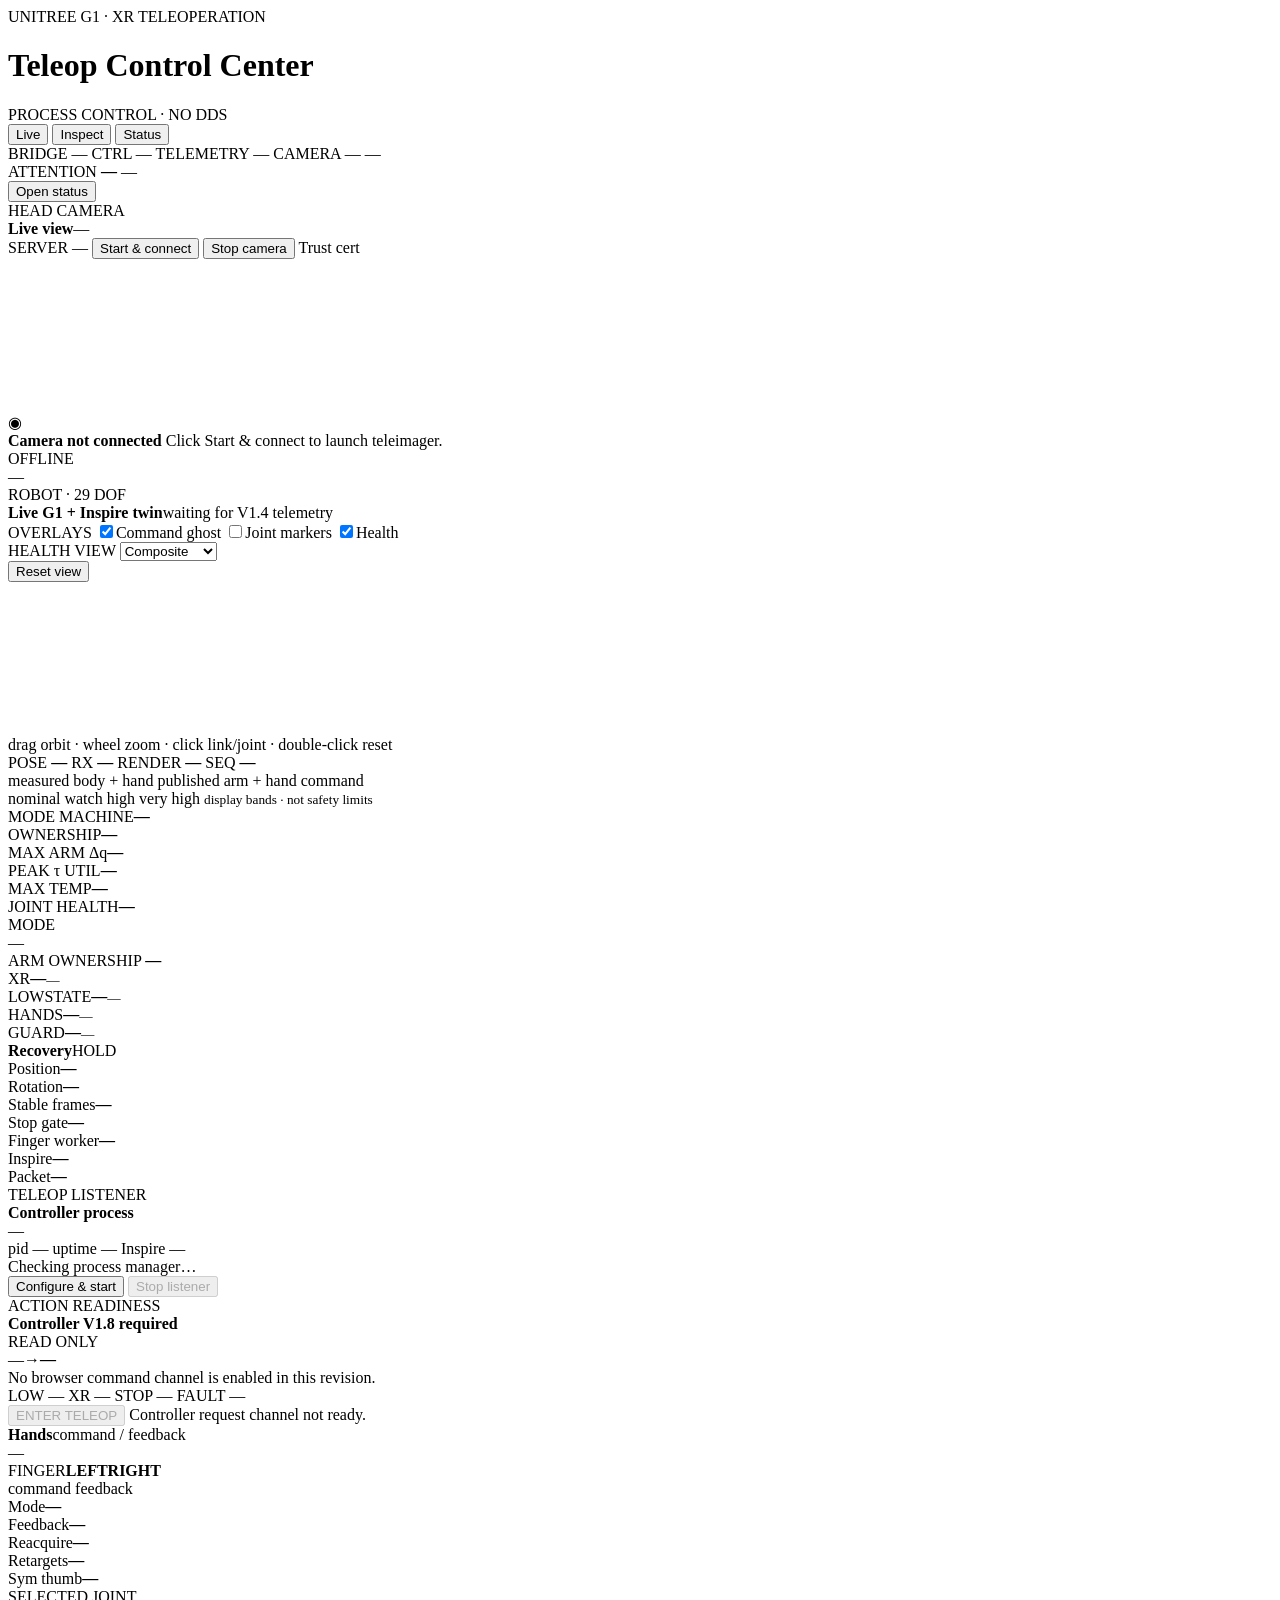
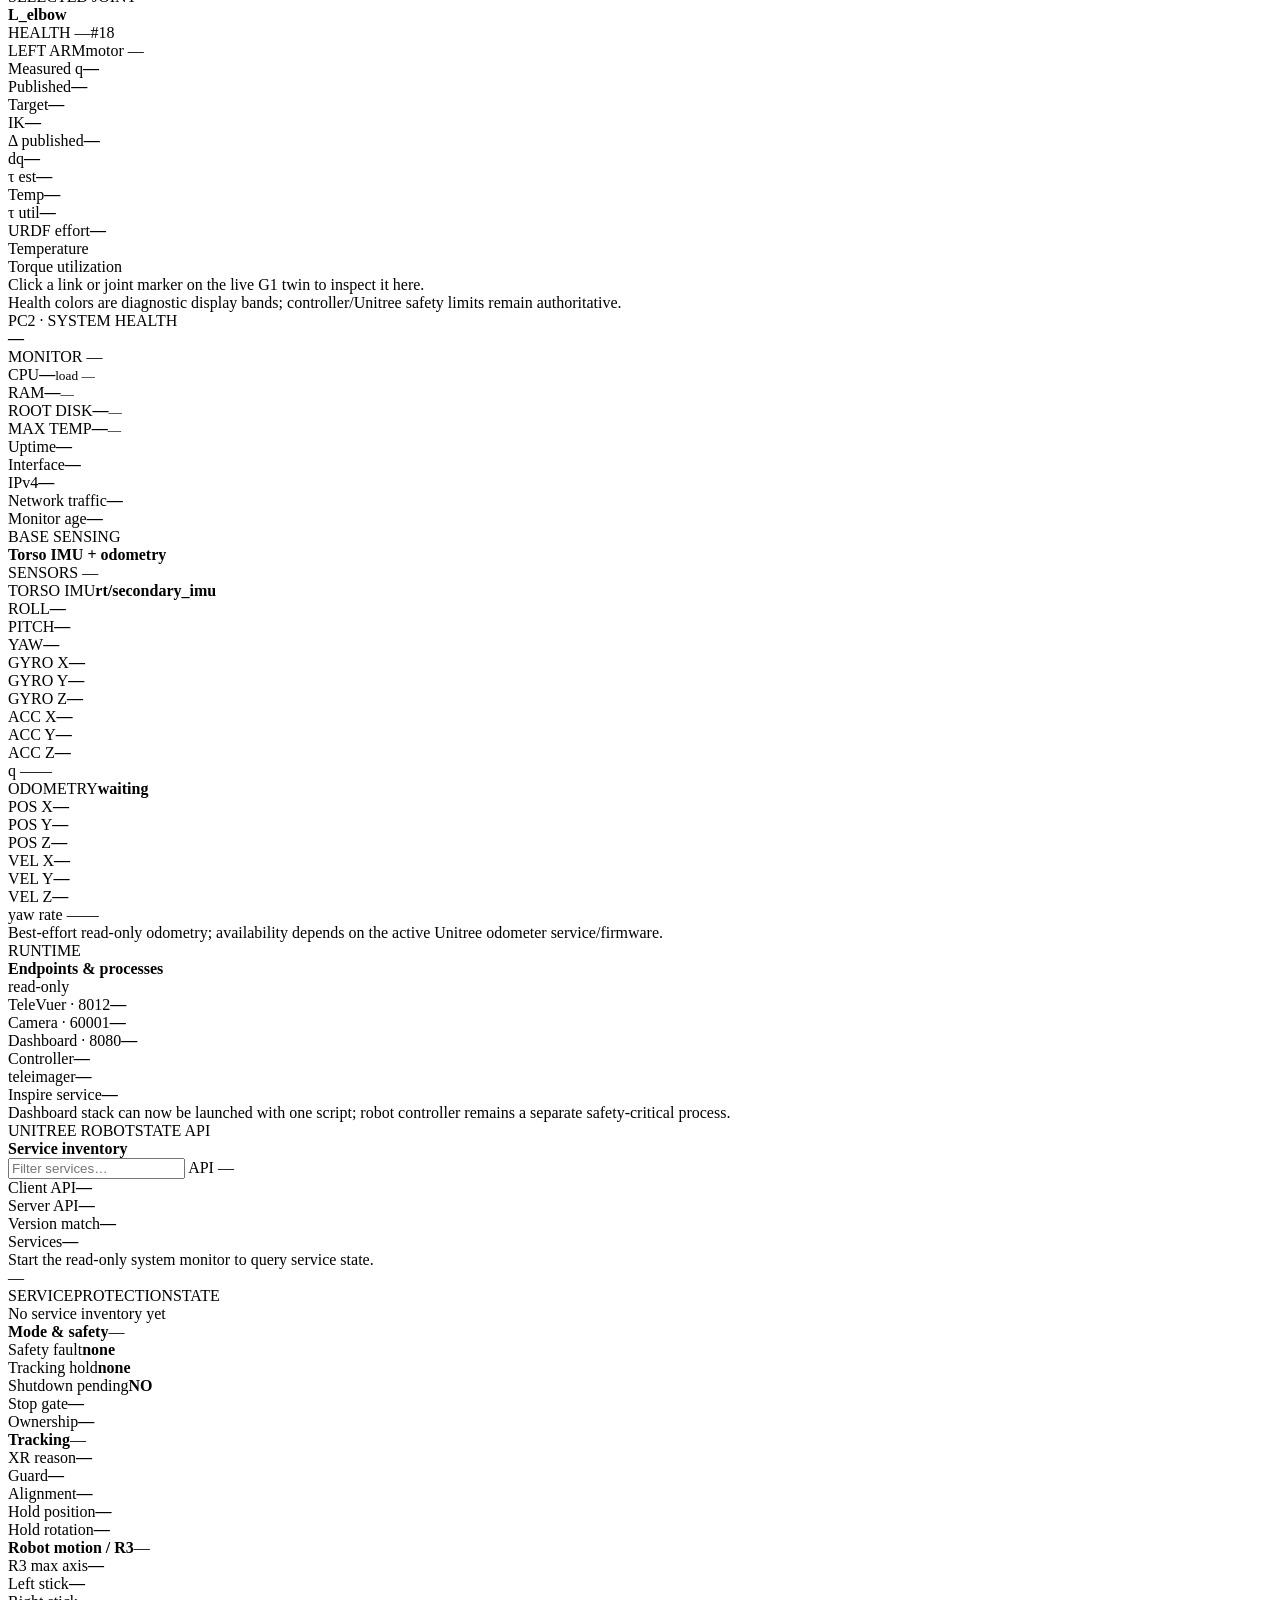
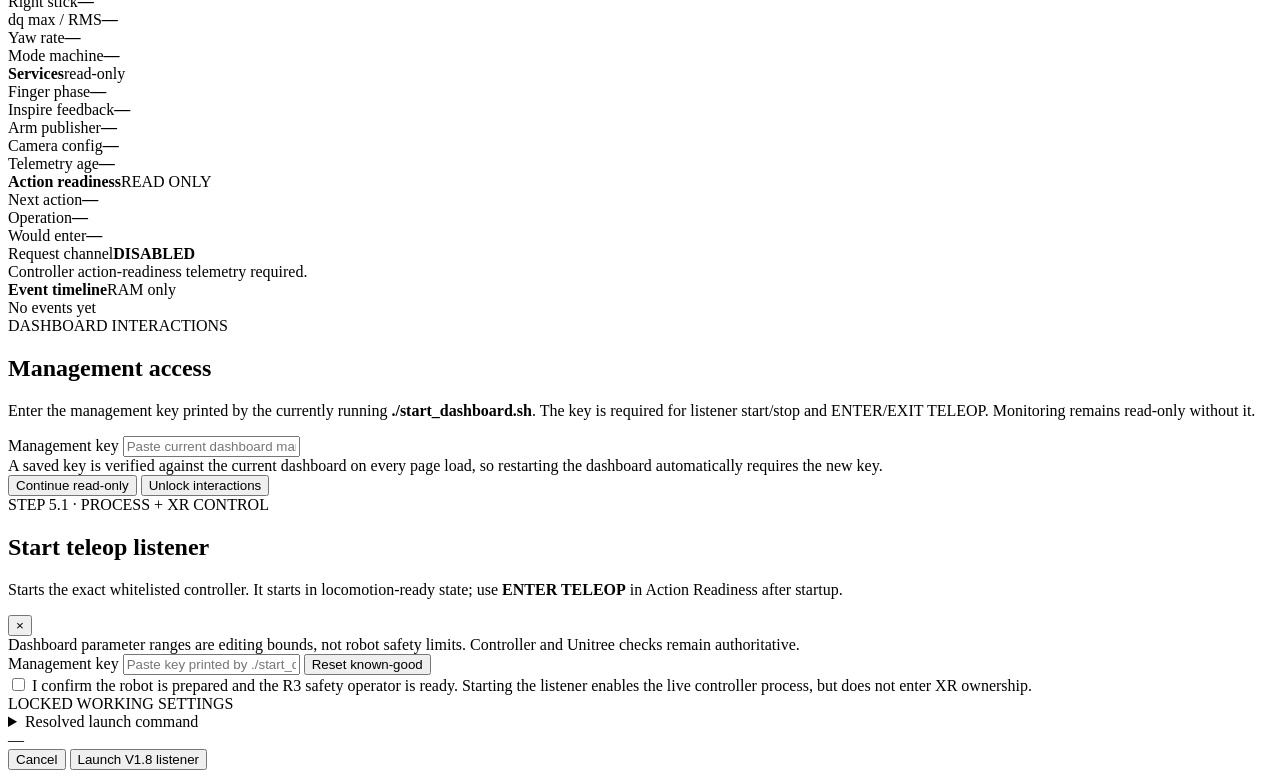
==== dashboard/g1_dashboard_step4_8_inspire_hand_twin_v1_2/static/index.html @ 6785e943 "feat(dashboard): add Inspire lifecycle and camera controls Known issue: dashboard-managed teleimager" ====
<!doctype html>
<html lang="en">
<head>
  <meta charset="utf-8" />
  <meta name="viewport" content="width=device-width, initial-scale=1" />
  <title>G1 Teleop Control Center</title>
  <link rel="icon" href="data:," />
  <link rel="stylesheet" href="/static/styles.css?v=step5-1-deps1" />
</head>
<body>
  <header class="topbar">
    <div class="brand">
      <div class="eyebrow">UNITREE G1 · XR TELEOPERATION</div>
      <div class="title-row">
        <h1>Teleop Control Center</h1>
        <span class="readonly process-control-label">PROCESS CONTROL · NO DDS</span>
      </div>
    </div>

    <nav class="tabs" aria-label="Dashboard sections">
      <button class="tab active" data-view="live">Live</button>
      <button class="tab" data-view="inspect">Inspect</button>
      <button class="tab" data-view="status">Status</button>
    </nav>

    <div class="header-status">
      <span id="bridgeChip" class="chip">BRIDGE —</span>
      <span id="controllerProcessChip" class="chip">CTRL —</span>
      <span id="telemetryChip" class="chip">TELEMETRY —</span>
      <span id="cameraChip" class="chip">CAMERA —</span>
      <span id="versionText" class="version">—</span>
    </div>
  </header>

  <section id="faultBanner" class="fault-banner hidden" role="status">
    <div>
      <span id="faultKind" class="fault-kind">ATTENTION</span>
      <strong id="faultTitle">—</strong>
      <span id="faultText">—</span>
    </div>
    <button id="faultDetailsBtn" class="ghost-btn">Open status</button>
  </section>

  <main class="app-shell">
    <!-- COMBINED LIVE / OPERATOR VIEW -->
    <section id="view-live" class="view active">
      <div class="combined-live-grid">
        <section class="panel camera-panel">
          <div class="panel-head compact-head">
            <div>
              <div class="panel-kicker">HEAD CAMERA</div>
              <div class="panel-title-line"><strong>Live view</strong><span id="cameraMeta" class="dim">—</span></div>
            </div>
            <div class="camera-actions">
              <span id="cameraProcessState" class="camera-process-state">SERVER —</span>
              <button id="cameraConnectBtn" class="primary-btn">Start &amp; connect</button>
              <button id="cameraStopBtn" class="ghost-btn hidden">Stop camera</button>
              <a id="cameraTrustLink" class="ghost-link" target="_blank" rel="noreferrer">Trust cert</a>
            </div>
          </div>

          <div class="camera-stage">
            <video id="cameraVideo" autoplay playsinline muted></video>
            <div id="cameraOverlay" class="camera-overlay">
              <div class="camera-overlay-icon">◉</div>
              <strong id="cameraOverlayTitle">Camera not connected</strong>
              <span id="cameraOverlayText">Click Start & connect to launch teleimager.</span>
            </div>
            <div class="camera-hud top-left">
              <span id="cameraStateDot" class="dot"></span>
              <span id="cameraStateText">OFFLINE</span>
            </div>
            <div class="camera-hud bottom-left" id="cameraHudInfo">—</div>
          </div>
        </section>

        <section class="panel twin-panel">
          <div class="panel-head twin-head">
            <div class="twin-title-block">
              <div class="panel-kicker">ROBOT · 29 DOF</div>
              <div class="panel-title-line"><strong>Live G1 + Inspire twin</strong><span id="robotModelStatus" class="dim">waiting for V1.4 telemetry</span></div>
            </div>
          </div>
          <div class="twin-controlbar" aria-label="Robot twin display controls">
            <div class="twin-control-group">
              <span class="twin-control-label">OVERLAYS</span>
              <label class="toggle"><input id="ghostToggle" type="checkbox" checked><span>Command ghost</span></label>
              <label class="toggle" title="Show the 29 kinematic joint centers on top of the G1 mesh"><input id="jointToggle" type="checkbox"><span>Joint markers</span></label>
              <label class="toggle health-toggle"><input id="healthToggle" type="checkbox" checked><span>Health</span></label>
            </div>
            <div class="twin-control-group health-control-group">
              <span class="twin-control-label">HEALTH VIEW</span>
              <select id="healthModeSelect" class="health-mode-select" aria-label="Joint health overlay mode">
                <option value="composite">Composite</option>
                <option value="temperature">Temperature</option>
                <option value="torque">Torque</option>
              </select>
            </div>
            <button id="twinResetBtn" class="ghost-btn twin-reset-btn">Reset view</button>
          </div>
          <div class="twin-stage">
            <canvas id="robotTwinCanvas" aria-label="Live Unitree G1 with Inspire RH56DFX hand digital twin"></canvas>
            <div class="twin-hud top-left">drag orbit · wheel zoom · click link/joint · double-click reset</div>
            <div class="twin-hud top-right twin-perf">
              <span>POSE <strong id="poseAgeStat">—</strong></span>
              <span>RX <strong id="poseRxStat">—</strong></span>
              <span>RENDER <strong id="poseFpsStat">—</strong></span>
              <span>SEQ <strong id="poseSeqStat">—</strong></span>
            </div>
            <div class="twin-legend bottom-left">
              <span><i class="legend-line measured"></i>measured body + hand</span>
              <span><i class="legend-line ghost"></i>published arm + hand command</span>
            </div>
            <div id="healthLegend" class="twin-health-legend bottom-right">
              <span><i class="health-dot h0"></i>nominal</span>
              <span><i class="health-dot h1"></i>watch</span>
              <span><i class="health-dot h2"></i>high</span>
              <span><i class="health-dot h3"></i>very high</span>
              <small>display bands · not safety limits</small>
            </div>
          </div>
          <div class="robot-mini-grid twin-stats">
            <div><span>MODE MACHINE</span><strong id="robotModeMachine">—</strong></div>
            <div><span>OWNERSHIP</span><strong id="robotWeight">—</strong></div>
            <div><span>MAX ARM Δq</span><strong id="robotMaxError">—</strong></div>
            <div><span>PEAK τ UTIL</span><strong id="robotPeakTorque">—</strong></div>
            <div><span>MAX TEMP</span><strong id="robotMaxTemp">—</strong></div>
            <div><span>JOINT HEALTH</span><strong id="robotHealthSummary">—</strong></div>
          </div>
        </section>

        <aside class="operator-rail combined-rail">
          <section class="hero-state panel">
            <div class="hero-top">
              <div>
                <div class="panel-kicker">MODE</div>
                <div id="modeValue" class="mode-value">—</div>
              </div>
              <div class="ownership-box">
                <span>ARM OWNERSHIP</span>
                <strong id="ownershipValue">—</strong>
              </div>
            </div>
            <div class="progress ownership"><div id="ownershipBar" class="progress-fill"></div></div>
          </section>

          <section class="panel health-panel">
            <div class="mini-health-grid">
              <div class="health-item"><span>XR</span><strong id="xrValue">—</strong><small id="xrReason">—</small></div>
              <div class="health-item"><span>LOWSTATE</span><strong id="lowstateValue">—</strong><small id="lowstateAge">—</small></div>
              <div class="health-item"><span>HANDS</span><strong id="handsValue">—</strong><small id="handsReason">—</small></div>
              <div class="health-item"><span>GUARD</span><strong id="guardValue">—</strong><small id="guardReason">—</small></div>
            </div>
          </section>

          <section id="recoveryPanel" class="panel recovery-panel hidden">
            <div class="panel-head"><strong>Recovery</strong><span id="recoveryState" class="chip warn">HOLD</span></div>
            <div class="recovery-row"><span>Position</span><strong id="holdPosition">—</strong></div>
            <div class="recovery-row"><span>Rotation</span><strong id="holdRotation">—</strong></div>
            <div class="recovery-row"><span>Stable frames</span><strong id="resumeFrames">—</strong></div>
            <div class="progress"><div id="resumeBar" class="progress-fill"></div></div>
          </section>

          <section class="panel quick-panel">
            <div class="quick-grid">
              <div><span>Stop gate</span><strong id="stopGate">—</strong></div>
              <div><span>Finger worker</span><strong id="fingerPhase">—</strong></div>
              <div><span>Inspire</span><strong id="fingerFeedback">—</strong></div>
              <div><span>Packet</span><strong id="packetAge">—</strong></div>
            </div>
          </section>

          <section class="panel controller-process-panel">
            <div class="panel-head controller-process-head">
              <div><div class="panel-kicker">TELEOP LISTENER</div><strong id="controllerProcessTitle">Controller process</strong></div>
              <span id="controllerProcessState" class="chip">—</span>
            </div>
            <div class="controller-process-meta">
              <span id="controllerProcessPid">pid —</span>
              <span id="controllerProcessUptime">uptime —</span>
              <span id="controllerInspireState">Inspire —</span>
            </div>
            <div id="controllerProcessDetail" class="controller-process-detail">Checking process manager…</div>
            <div class="controller-process-actions">
              <button id="controllerConfigureBtn" class="primary-btn">Configure &amp; start</button>
              <button id="controllerStopBtn" class="danger-btn" disabled>Stop listener</button>
            </div>
          </section>

          <section class="panel action-readiness-panel">
            <div class="panel-head action-readiness-head">
              <div><div class="panel-kicker">ACTION READINESS</div><strong id="actionLabel">Controller V1.8 required</strong></div>
              <span id="actionReadinessChip" class="chip">READ ONLY</span>
            </div>
            <div class="action-route"><span id="actionOperation">—</span><b>→</b><strong id="actionNextState">—</strong></div>
            <div id="actionReason" class="action-reason">No browser command channel is enabled in this revision.</div>
            <div class="action-condition-strip">
              <span id="actionCondLowstate">LOW —</span>
              <span id="actionCondXr">XR —</span>
              <span id="actionCondStop">STOP —</span>
              <span id="actionCondFault">FAULT —</span>
            </div>
            <div class="xr-action-row">
              <button id="xrActionBtn" class="primary-btn xr-action-btn" disabled>ENTER TELEOP</button>
              <span id="xrActionResult" class="xr-action-result">Controller request channel not ready.</span>
            </div>
          </section>

          <section class="panel hand-panel twin-hands rail-hand-panel">
            <div class="panel-head hand-panel-head">
              <div><strong>Hands</strong><span class="hand-subtitle">command / feedback</span></div>
              <span id="handTrackingSummary" class="chip hand-track-chip">—</span>
            </div>
            <div class="hand-matrix" aria-label="Inspire hand command and feedback">
              <div class="hand-matrix-head"><span>FINGER</span><strong>LEFT</strong><strong>RIGHT</strong></div>
              <div id="handMatrixBody" class="hand-matrix-body"></div>
            </div>
            <div class="hand-legend"><span><i class="hand-legend-fill"></i> command</span><span><i class="hand-legend-marker"></i> feedback</span></div>
            <div class="quick-grid hand-meta">
              <div><span>Mode</span><strong id="handModeDetail">—</strong></div>
              <div><span>Feedback</span><strong id="handFeedbackDetail">—</strong></div>
              <div><span>Reacquire</span><strong id="handReacquire">—</strong></div>
              <div><span>Retargets</span><strong id="handRetargets">—</strong></div>
              <div class="hand-meta-wide"><span>Sym thumb</span><strong id="thumbStatus">—</strong></div>
            </div>
          </section>

          <section class="panel joint-inspector rail-joint-inspector">
            <div class="panel-head">
              <div><div class="panel-kicker">SELECTED JOINT</div><strong id="selectedJointName">L_elbow</strong></div>
              <div class="joint-head-chips"><span id="selectedHealthChip" class="chip">HEALTH —</span><span id="selectedJointIndex" class="chip">#18</span></div>
            </div>
            <div class="joint-group-line"><span id="selectedJointGroup">LEFT ARM</span><span id="selectedMotorState">motor —</span></div>
            <div class="joint-primary">
              <span>Measured q</span><strong id="selectedMeasuredQ">—</strong>
            </div>
            <div class="joint-kv-grid">
              <div><span>Published</span><strong id="selectedPublishedQ">—</strong></div>
              <div><span>Target</span><strong id="selectedTargetQ">—</strong></div>
              <div><span>IK</span><strong id="selectedIkQ">—</strong></div>
              <div><span>Δ published</span><strong id="selectedErrorQ">—</strong></div>
              <div><span>dq</span><strong id="selectedDq">—</strong></div>
              <div><span>τ est</span><strong id="selectedTau">—</strong></div>
              <div><span>Temp</span><strong id="selectedTemp">—</strong></div>
              <div><span>τ util</span><strong id="selectedTorqueUtil">—</strong></div>
              <div><span>URDF effort</span><strong id="selectedEffortLimit">—</strong></div>
            </div>
            <div class="joint-health-bars">
              <div><span>Temperature</span><div class="health-bar"><i id="selectedTempBar"></i></div></div>
              <div><span>Torque utilization</span><div class="health-bar"><i id="selectedTorqueBar"></i></div></div>
            </div>
            <div class="joint-note" id="selectedJointNote">Click a link or joint marker on the live G1 twin to inspect it here.</div>
            <div class="joint-health-disclaimer">Health colors are diagnostic display bands; controller/Unitree safety limits remain authoritative.</div>
          </section>
        </aside>
      </div>
    </section>

    <!-- INSPECT VIEW: deeper read-only robot/system diagnostics -->
    <section id="view-inspect" class="view">
      <div class="inspect-health-grid inspect-v45">
        <section class="panel system-health-card">
          <div class="panel-head">
            <div><div class="panel-kicker">PC2 · SYSTEM HEALTH</div><strong id="systemHostname">—</strong></div>
            <span id="systemMonitorChip" class="chip">MONITOR —</span>
          </div>
          <div class="metric-tiles">
            <div><span>CPU</span><strong id="systemCpu">—</strong><small id="systemLoad">load —</small></div>
            <div><span>RAM</span><strong id="systemRam">—</strong><small id="systemRamDetail">—</small></div>
            <div><span>ROOT DISK</span><strong id="systemDisk">—</strong><small id="systemDiskDetail">—</small></div>
            <div><span>MAX TEMP</span><strong id="systemTemp">—</strong><small id="systemTempZone">—</small></div>
          </div>
          <div class="kv-list compact-kv system-kv">
            <div><span>Uptime</span><strong id="systemUptime">—</strong></div>
            <div><span>Interface</span><strong id="systemInterface">—</strong></div>
            <div><span>IPv4</span><strong id="systemIpv4">—</strong></div>
            <div><span>Network traffic</span><strong id="systemTraffic">—</strong></div>
            <div><span>Monitor age</span><strong id="systemAge">—</strong></div>
          </div>
        </section>

        <section class="panel base-sensing-card">
          <div class="panel-head">
            <div><div class="panel-kicker">BASE SENSING</div><strong>Torso IMU + odometry</strong></div>
            <span id="baseSensorChip" class="chip">SENSORS —</span>
          </div>

          <div class="sensor-split">
            <div class="sensor-block">
              <div class="sensor-block-head"><span>TORSO IMU</span><strong id="imuTopic">rt/secondary_imu</strong></div>
              <div class="attitude-grid">
                <div><span>ROLL</span><strong id="imuRoll">—</strong></div>
                <div><span>PITCH</span><strong id="imuPitch">—</strong></div>
                <div><span>YAW</span><strong id="imuYaw">—</strong></div>
              </div>
              <div class="sensor-vector-grid">
                <div><span>GYRO X</span><strong id="imuGyroX">—</strong></div>
                <div><span>GYRO Y</span><strong id="imuGyroY">—</strong></div>
                <div><span>GYRO Z</span><strong id="imuGyroZ">—</strong></div>
                <div><span>ACC X</span><strong id="imuAccelX">—</strong></div>
                <div><span>ACC Y</span><strong id="imuAccelY">—</strong></div>
                <div><span>ACC Z</span><strong id="imuAccelZ">—</strong></div>
              </div>
              <div class="sensor-foot"><span id="imuQuaternion">q —</span><span id="imuMeta">—</span></div>
            </div>

            <div class="sensor-block odom-block">
              <div class="sensor-block-head"><span>ODOMETRY</span><strong id="odomTopic">waiting</strong></div>
              <div class="sensor-vector-grid odom-values">
                <div><span>POS X</span><strong id="odomPosX">—</strong></div>
                <div><span>POS Y</span><strong id="odomPosY">—</strong></div>
                <div><span>POS Z</span><strong id="odomPosZ">—</strong></div>
                <div><span>VEL X</span><strong id="odomVelX">—</strong></div>
                <div><span>VEL Y</span><strong id="odomVelY">—</strong></div>
                <div><span>VEL Z</span><strong id="odomVelZ">—</strong></div>
              </div>
              <div class="sensor-foot"><span id="odomYawRate">yaw rate —</span><span id="odomMeta">—</span></div>
              <div id="odomNote" class="sensor-note">Best-effort read-only odometry; availability depends on the active Unitree odometer service/firmware.</div>
            </div>
          </div>
        </section>

        <section class="panel runtime-card">
          <div class="panel-head"><div><div class="panel-kicker">RUNTIME</div><strong>Endpoints & processes</strong></div><span class="dim">read-only</span></div>
          <div class="endpoint-grid">
            <div><span>TeleVuer · 8012</span><strong id="endpointTelevuer">—</strong></div>
            <div><span>Camera · 60001</span><strong id="endpointCamera">—</strong></div>
            <div><span>Dashboard · 8080</span><strong id="endpointDashboard">—</strong></div>
            <div><span>Controller</span><strong id="processController">—</strong></div>
            <div><span>teleimager</span><strong id="processTeleimager">—</strong></div>
            <div><span>Inspire service</span><strong id="processInspire">—</strong></div>
          </div>
          <div class="runtime-note">Dashboard stack can now be launched with one script; robot controller remains a separate safety-critical process.</div>
        </section>

        <section class="panel unitree-services-card service-inventory-wide">
          <div class="panel-head service-head">
            <div><div class="panel-kicker">UNITREE ROBOTSTATE API</div><strong>Service inventory</strong></div>
            <div class="service-head-actions">
              <input id="serviceFilter" class="service-filter" type="search" placeholder="Filter services…" autocomplete="off" />
              <span id="robotStateChip" class="chip">API —</span>
            </div>
          </div>
          <div class="robotstate-summary">
            <div><span>Client API</span><strong id="robotStateClientVersion">—</strong></div>
            <div><span>Server API</span><strong id="robotStateServerVersion">—</strong></div>
            <div><span>Version match</span><strong id="robotStateVersionMatch">—</strong></div>
            <div><span>Services</span><strong id="robotStateServiceCount">—</strong></div>
          </div>
          <div class="service-status-row">
            <div id="robotStateError" class="diagnostic-note">Start the read-only system monitor to query service state.</div>
            <div id="robotServiceCounts" class="service-counts">—</div>
          </div>
          <div class="service-table">
            <div class="service-row service-header"><span>SERVICE</span><span>PROTECTION</span><span>STATE</span></div>
            <div id="robotServiceList" class="service-list"><div class="empty">No service inventory yet</div></div>
          </div>
        </section>
      </div>
    </section>

    <!-- STATUS VIEW -->
    <section id="view-status" class="view">
      <div class="status-grid">
        <section class="panel status-card">
          <div class="panel-head"><strong>Mode & safety</strong><span id="statusModeChip" class="chip">—</span></div>
          <div class="kv-list">
            <div><span>Safety fault</span><strong id="safetyFault">none</strong></div>
            <div><span>Tracking hold</span><strong id="trackingHoldReason">none</strong></div>
            <div><span>Shutdown pending</span><strong id="shutdownPending">NO</strong></div>
            <div><span>Stop gate</span><strong id="statusStopGate">—</strong></div>
            <div><span>Ownership</span><strong id="statusOwnership">—</strong></div>
          </div>
        </section>

        <section class="panel status-card">
          <div class="panel-head"><strong>Tracking</strong><span id="statusXrChip" class="chip">—</span></div>
          <div class="kv-list">
            <div><span>XR reason</span><strong id="statusXrReason">—</strong></div>
            <div><span>Guard</span><strong id="statusGuard">—</strong></div>
            <div><span>Alignment</span><strong id="alignmentFrames">—</strong></div>
            <div><span>Hold position</span><strong id="statusHoldPosition">—</strong></div>
            <div><span>Hold rotation</span><strong id="statusHoldRotation">—</strong></div>
          </div>
        </section>

        <section class="panel status-card">
          <div class="panel-head"><strong>Robot motion / R3</strong><span id="statusLowstateChip" class="chip">—</span></div>
          <div class="kv-list">
            <div><span>R3 max axis</span><strong id="r3Max">—</strong></div>
            <div><span>Left stick</span><strong id="leftStick">—</strong></div>
            <div><span>Right stick</span><strong id="rightStick">—</strong></div>
            <div><span>dq max / RMS</span><strong id="dqCombined">—</strong></div>
            <div><span>Yaw rate</span><strong id="yawRate">—</strong></div>
            <div><span>Mode machine</span><strong id="statusModeMachine">—</strong></div>
          </div>
        </section>

        <section class="panel status-card">
          <div class="panel-head"><strong>Services</strong><span class="dim">read-only</span></div>
          <div class="kv-list">
            <div><span>Finger phase</span><strong id="statusFingerPhase">—</strong></div>
            <div><span>Inspire feedback</span><strong id="statusInspire">—</strong></div>
            <div><span>Arm publisher</span><strong id="statusArmPublisher">—</strong></div>
            <div><span>Camera config</span><strong id="statusCamera">—</strong></div>
            <div><span>Telemetry age</span><strong id="statusPacketAge">—</strong></div>
          </div>
        </section>

        <section class="panel status-card action-status-card">
          <div class="panel-head"><strong>Action readiness</strong><span id="statusActionChip" class="chip">READ ONLY</span></div>
          <div class="kv-list">
            <div><span>Next action</span><strong id="statusActionLabel">—</strong></div>
            <div><span>Operation</span><strong id="statusActionOperation">—</strong></div>
            <div><span>Would enter</span><strong id="statusActionNextState">—</strong></div>
            <div><span>Request channel</span><strong id="statusActionChannel">DISABLED</strong></div>
          </div>
          <div id="statusActionReason" class="status-action-reason">Controller action-readiness telemetry required.</div>
        </section>

        <section class="panel events-panel-full">
          <div class="panel-head"><strong>Event timeline</strong><span class="dim">RAM only</span></div>
          <div id="allEvents" class="events"><div class="empty">No events yet</div></div>
        </section>
      </div>
    </section>
  </main>

  <div id="managementKeyModal" class="modal-backdrop hidden" role="presentation">
    <section class="management-key-modal" role="dialog" aria-modal="true" aria-labelledby="managementKeyTitle">
      <div class="controller-modal-head">
        <div>
          <div class="panel-kicker">DASHBOARD INTERACTIONS</div>
          <h2 id="managementKeyTitle">Management access</h2>
          <p>Enter the management key printed by the currently running <strong>./start_dashboard.sh</strong>. The key is required for listener start/stop and ENTER/EXIT TELEOP. Monitoring remains read-only without it.</p>
        </div>
      </div>

      <label class="management-key-field">
        <span>Management key</span>
        <input id="managementKeyInput" type="password" autocomplete="off" placeholder="Paste current dashboard management key" />
      </label>
      <div class="management-key-note">A saved key is verified against the current dashboard on every page load, so restarting the dashboard automatically requires the new key.</div>
      <div id="managementKeyError" class="controller-modal-error hidden"></div>

      <div class="management-key-actions">
        <button id="managementKeyReadOnlyBtn" class="ghost-btn">Continue read-only</button>
        <button id="managementKeySubmitBtn" class="primary-btn">Unlock interactions</button>
      </div>
    </section>
  </div>

  <div id="controllerModal" class="modal-backdrop hidden" role="presentation">
    <section class="controller-modal" role="dialog" aria-modal="true" aria-labelledby="controllerModalTitle">
      <div class="controller-modal-head">
        <div>
          <div class="panel-kicker">STEP 5.1 · PROCESS + XR CONTROL</div>
          <h2 id="controllerModalTitle">Start teleop listener</h2>
          <p>Starts the exact whitelisted controller. It starts in locomotion-ready state; use <strong>ENTER TELEOP</strong> in Action Readiness after startup.</p>
        </div>
        <button id="controllerModalCloseBtn" class="icon-btn" aria-label="Close">×</button>
      </div>

      <div id="controllerModalNotice" class="controller-modal-notice">Dashboard parameter ranges are editing bounds, not robot safety limits. Controller and Unitree checks remain authoritative.</div>

      <div class="controller-auth-row">
        <label>
          <span>Management key</span>
          <input id="controllerManagementKey" type="password" autocomplete="off" placeholder="Paste key printed by ./start_dashboard.sh" />
        </label>
        <button id="controllerResetDefaultsBtn" class="ghost-btn">Reset known-good</button>
      </div>
      <label class="controller-safety-ack">
        <input id="controllerSafetyAck" type="checkbox" />
        <span>I confirm the robot is prepared and the R3 safety operator is ready. Starting the listener enables the live controller process, but does not enter XR ownership.</span>
      </label>

      <div class="controller-locked-block">
        <div class="controller-section-title">LOCKED WORKING SETTINGS</div>
        <div id="controllerLockedSettings" class="controller-locked-grid"></div>
      </div>

      <div id="controllerParameterSections" class="controller-parameter-sections"></div>

      <details class="controller-command-details">
        <summary>Resolved launch command</summary>
        <pre id="controllerCommandPreview">Loading controller configuration…</pre>
      </details>

      <div id="controllerModalError" class="controller-modal-error hidden"></div>

      <div class="controller-modal-footer">
        <span id="controllerModalRuntime" class="dim">—</span>
        <div>
          <button id="controllerModalCancelBtn" class="ghost-btn">Cancel</button>
          <button id="controllerStartBtn" class="primary-btn">Launch V1.8 listener</button>
        </div>
      </div>
    </section>
  </div>

  <script type="module" src="/static/app.js?v=step5-1-deps1"></script>
</body>
</html>
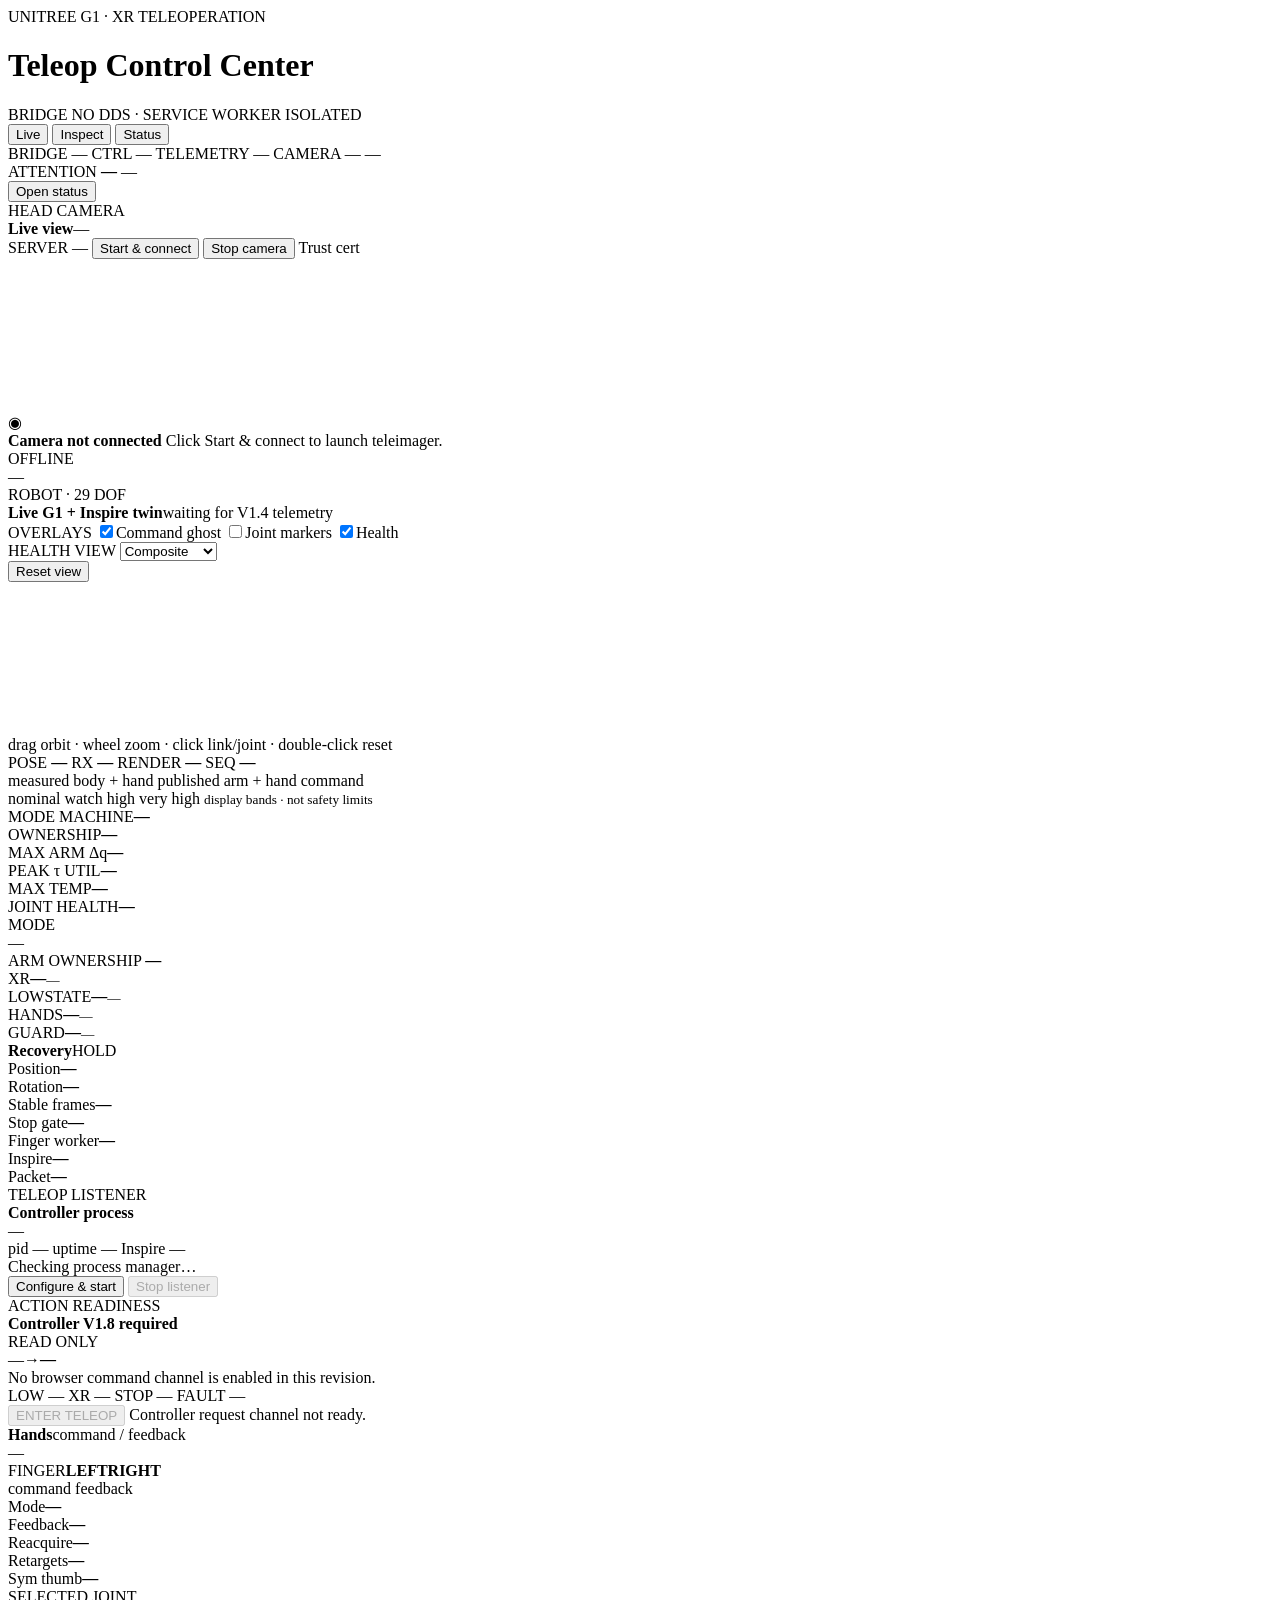
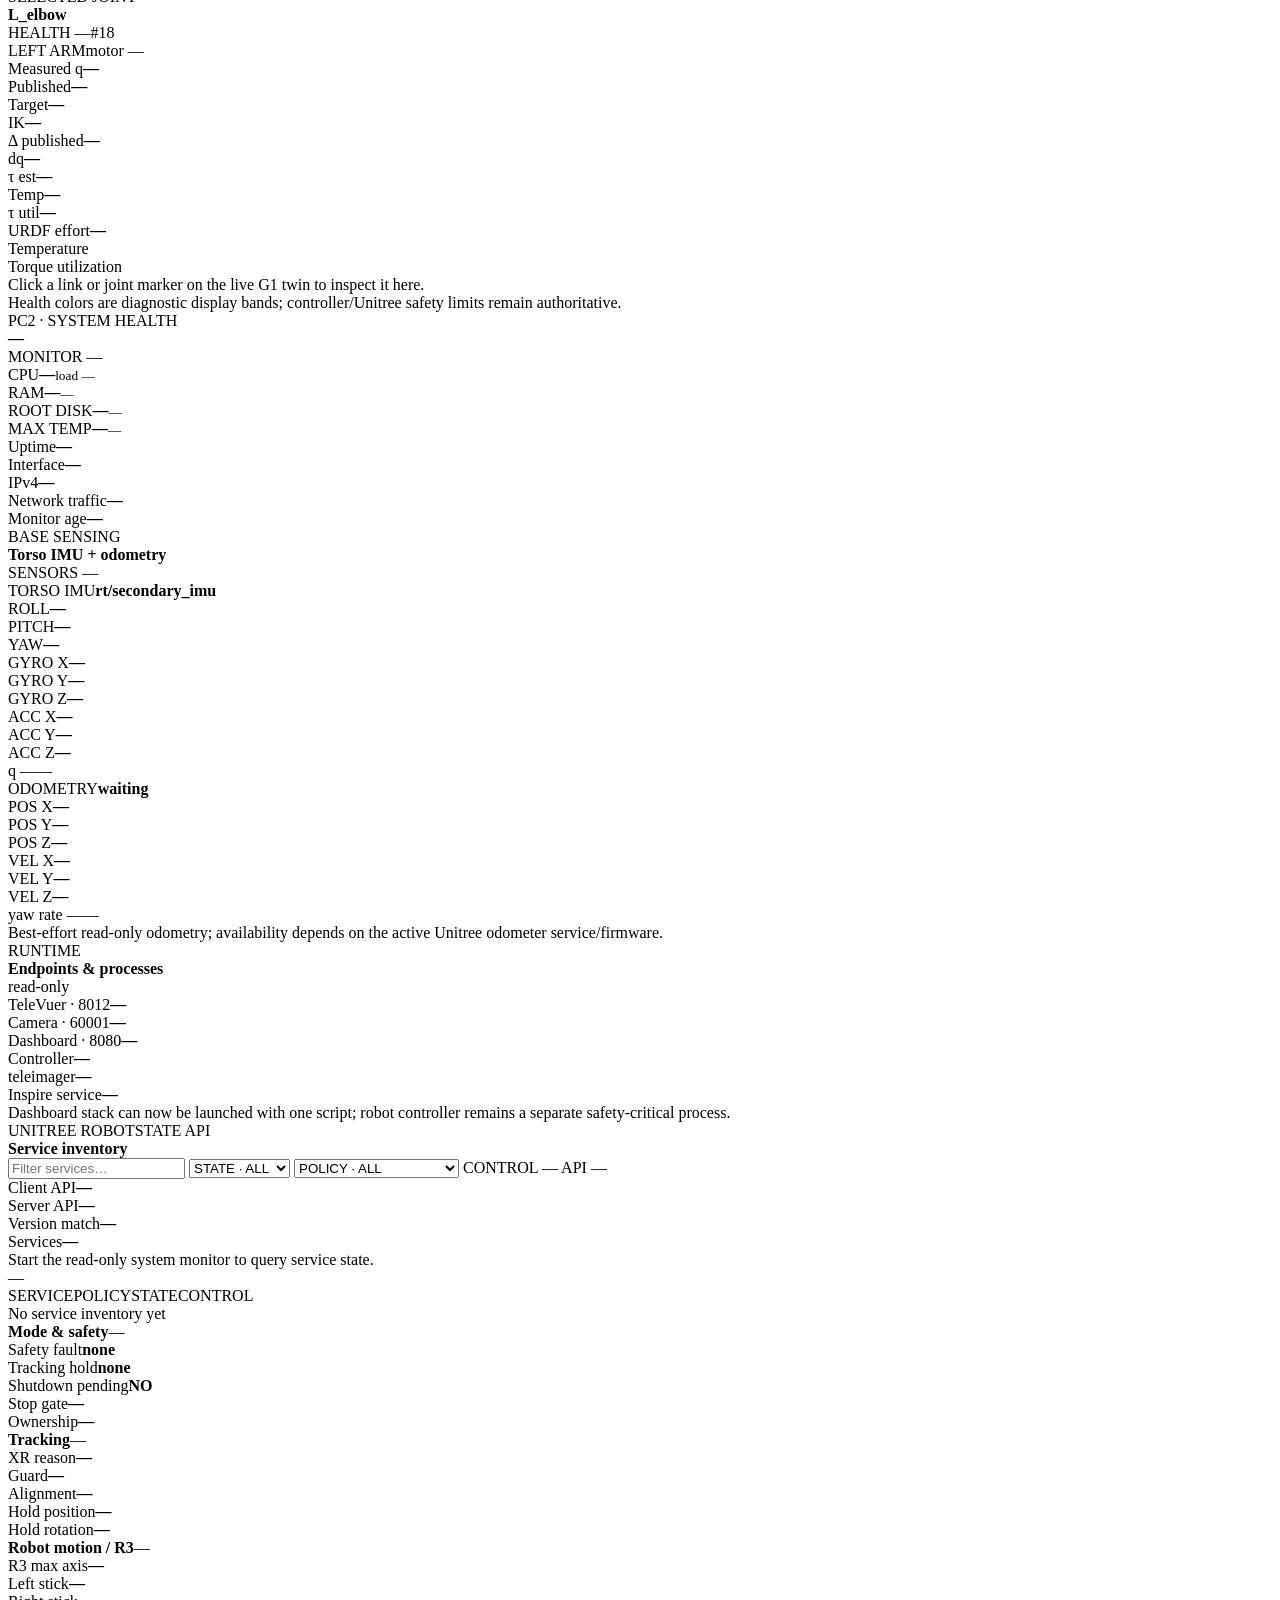
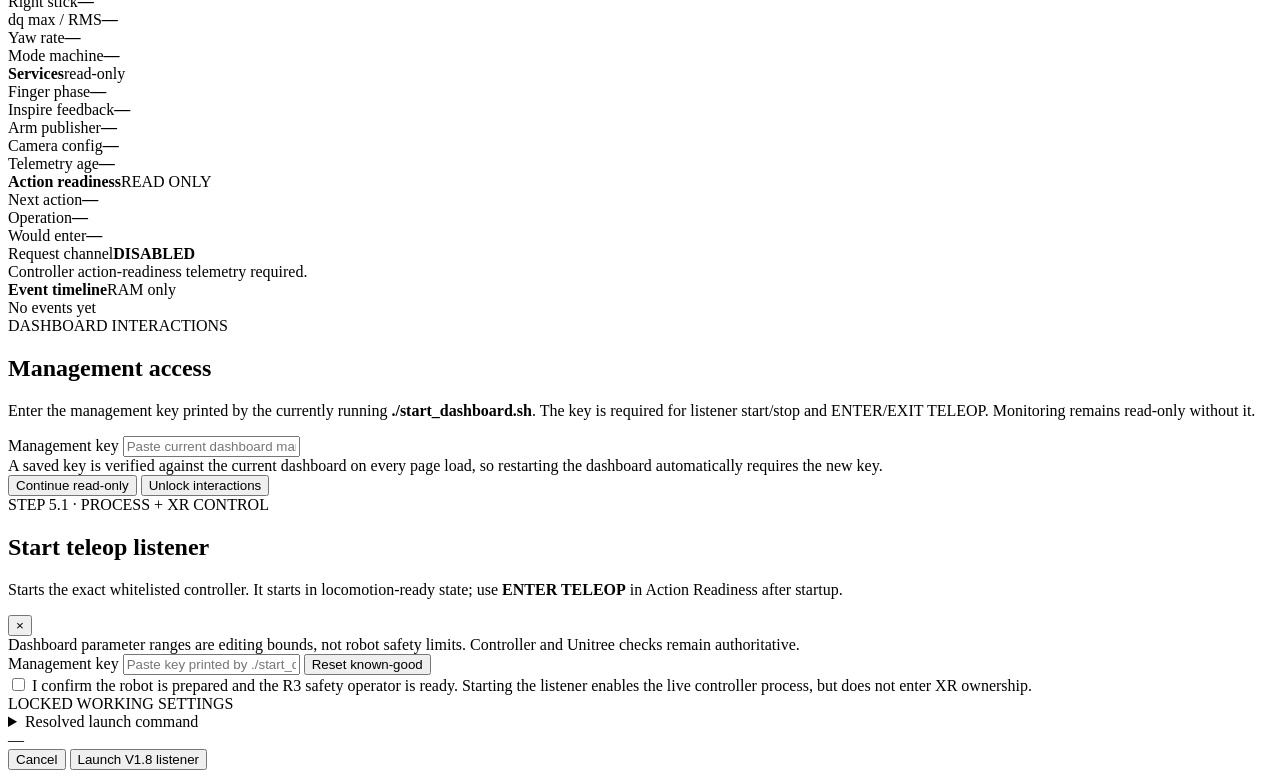
==== commit 2efc2c30: "feat(dashboard): add verified allowlisted Unitree service controls" ====
--- a/dashboard/g1_dashboard_step4_8_inspire_hand_twin_v1_2/static/index.html
+++ b/dashboard/g1_dashboard_step4_8_inspire_hand_twin_v1_2/static/index.html
@@ -5,7 +5,7 @@
   <meta name="viewport" content="width=device-width, initial-scale=1" />
   <title>G1 Teleop Control Center</title>
   <link rel="icon" href="data:," />
-  <link rel="stylesheet" href="/static/styles.css?v=step5-1-deps1" />
+  <link rel="stylesheet" href="/static/styles.css?v=step5-2-v1" />
 </head>
 <body>
   <header class="topbar">
@@ -13,7 +13,7 @@
       <div class="eyebrow">UNITREE G1 · XR TELEOPERATION</div>
       <div class="title-row">
         <h1>Teleop Control Center</h1>
-        <span class="readonly process-control-label">PROCESS CONTROL · NO DDS</span>
+        <span class="readonly process-control-label">BRIDGE NO DDS · SERVICE WORKER ISOLATED</span>
       </div>
     </div>
 
@@ -338,6 +338,19 @@
             <div><div class="panel-kicker">UNITREE ROBOTSTATE API</div><strong>Service inventory</strong></div>
             <div class="service-head-actions">
               <input id="serviceFilter" class="service-filter" type="search" placeholder="Filter services…" autocomplete="off" />
+              <select id="serviceStateFilter" class="service-select" aria-label="Filter service state">
+                <option value="ALL">STATE · ALL</option>
+                <option value="ON">STATE · ON</option>
+                <option value="OFF">STATE · OFF</option>
+              </select>
+              <select id="servicePolicyFilter" class="service-select" aria-label="Filter service policy">
+                <option value="ALL">POLICY · ALL</option>
+                <option value="ALLOWED">POLICY · ALLOWED</option>
+                <option value="PROTECTED">POLICY · PROTECTED</option>
+                <option value="READ_ONLY">POLICY · READ ONLY</option>
+                <option value="UNKNOWN">POLICY · UNKNOWN</option>
+              </select>
+              <span id="serviceControlChip" class="chip">CONTROL —</span>
               <span id="robotStateChip" class="chip">API —</span>
             </div>
           </div>
@@ -352,7 +365,7 @@
             <div id="robotServiceCounts" class="service-counts">—</div>
           </div>
           <div class="service-table">
-            <div class="service-row service-header"><span>SERVICE</span><span>PROTECTION</span><span>STATE</span></div>
+            <div class="service-row service-header"><span>SERVICE</span><span>POLICY</span><span>STATE</span><span>CONTROL</span></div>
             <div id="robotServiceList" class="service-list"><div class="empty">No service inventory yet</div></div>
           </div>
         </section>
@@ -499,6 +512,6 @@
     </section>
   </div>
 
-  <script type="module" src="/static/app.js?v=step5-1-deps1"></script>
+  <script type="module" src="/static/app.js?v=step5-2-v1"></script>
 </body>
 </html>
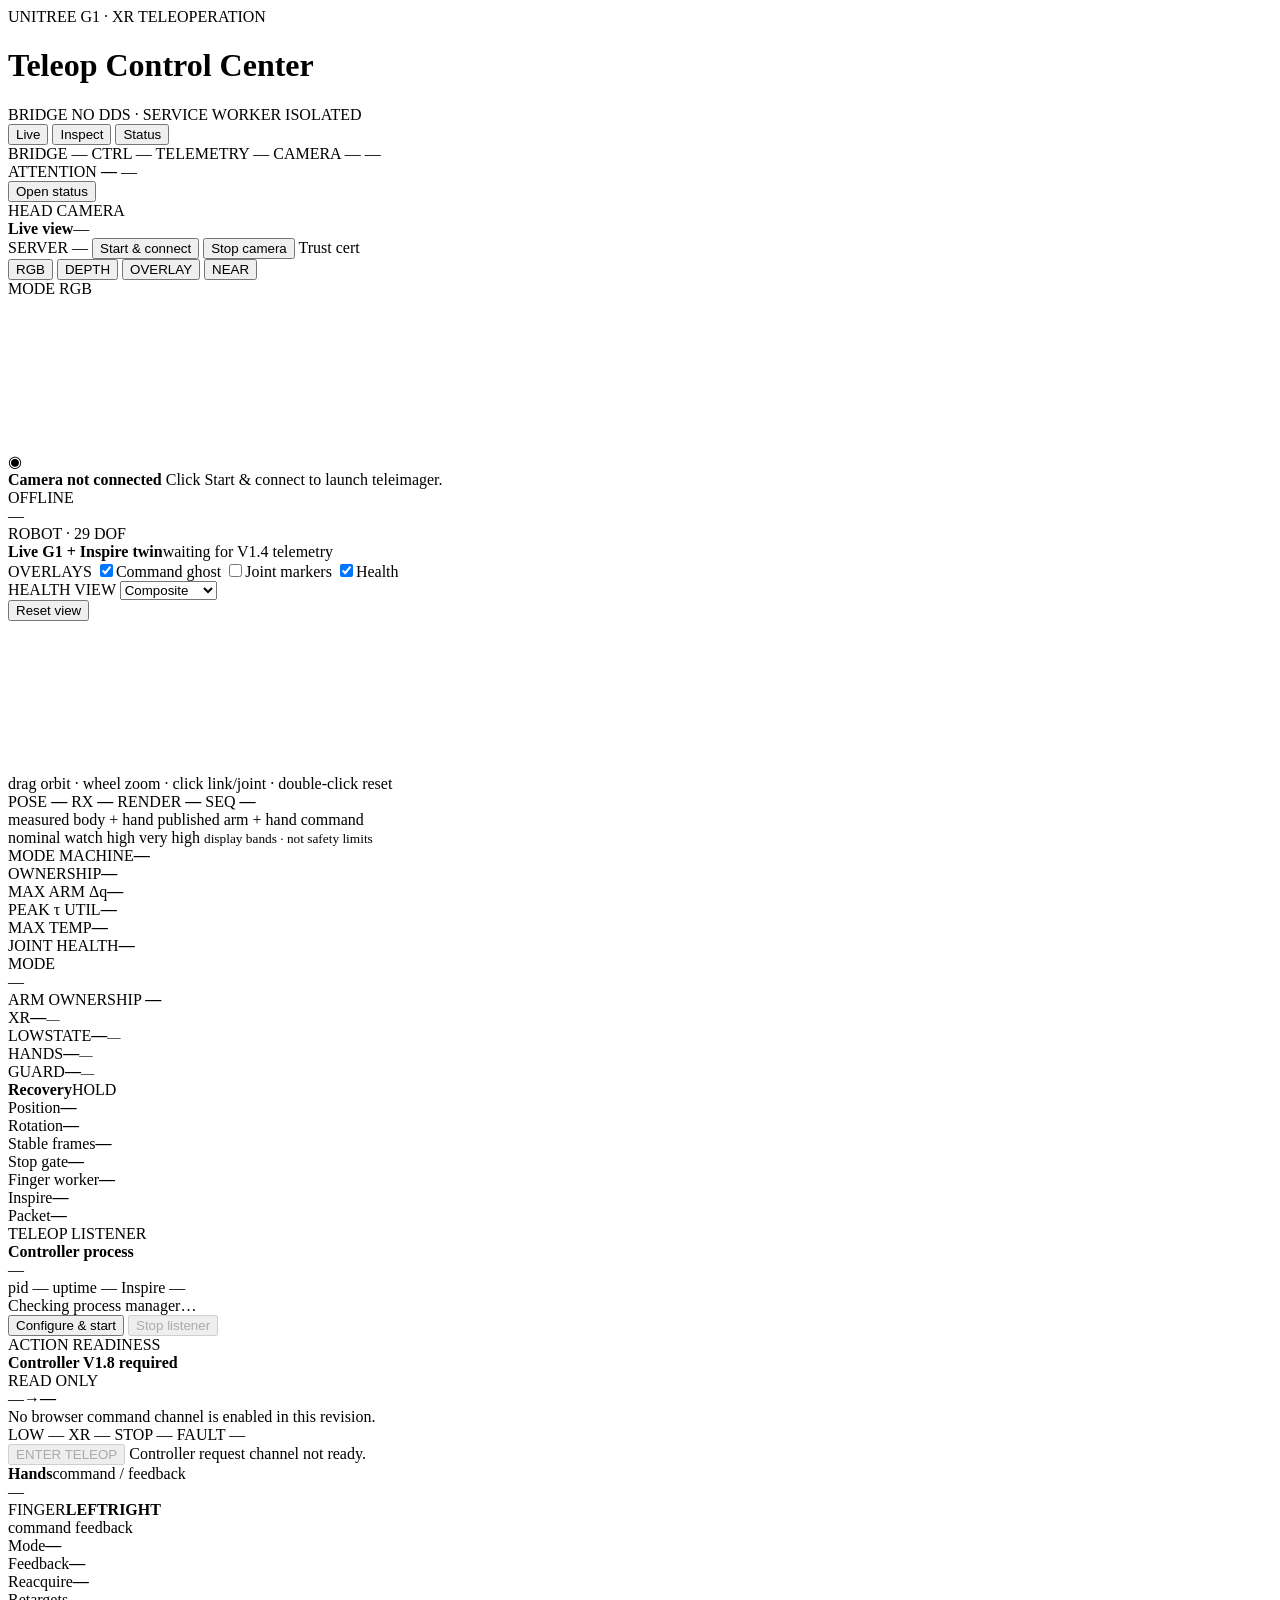
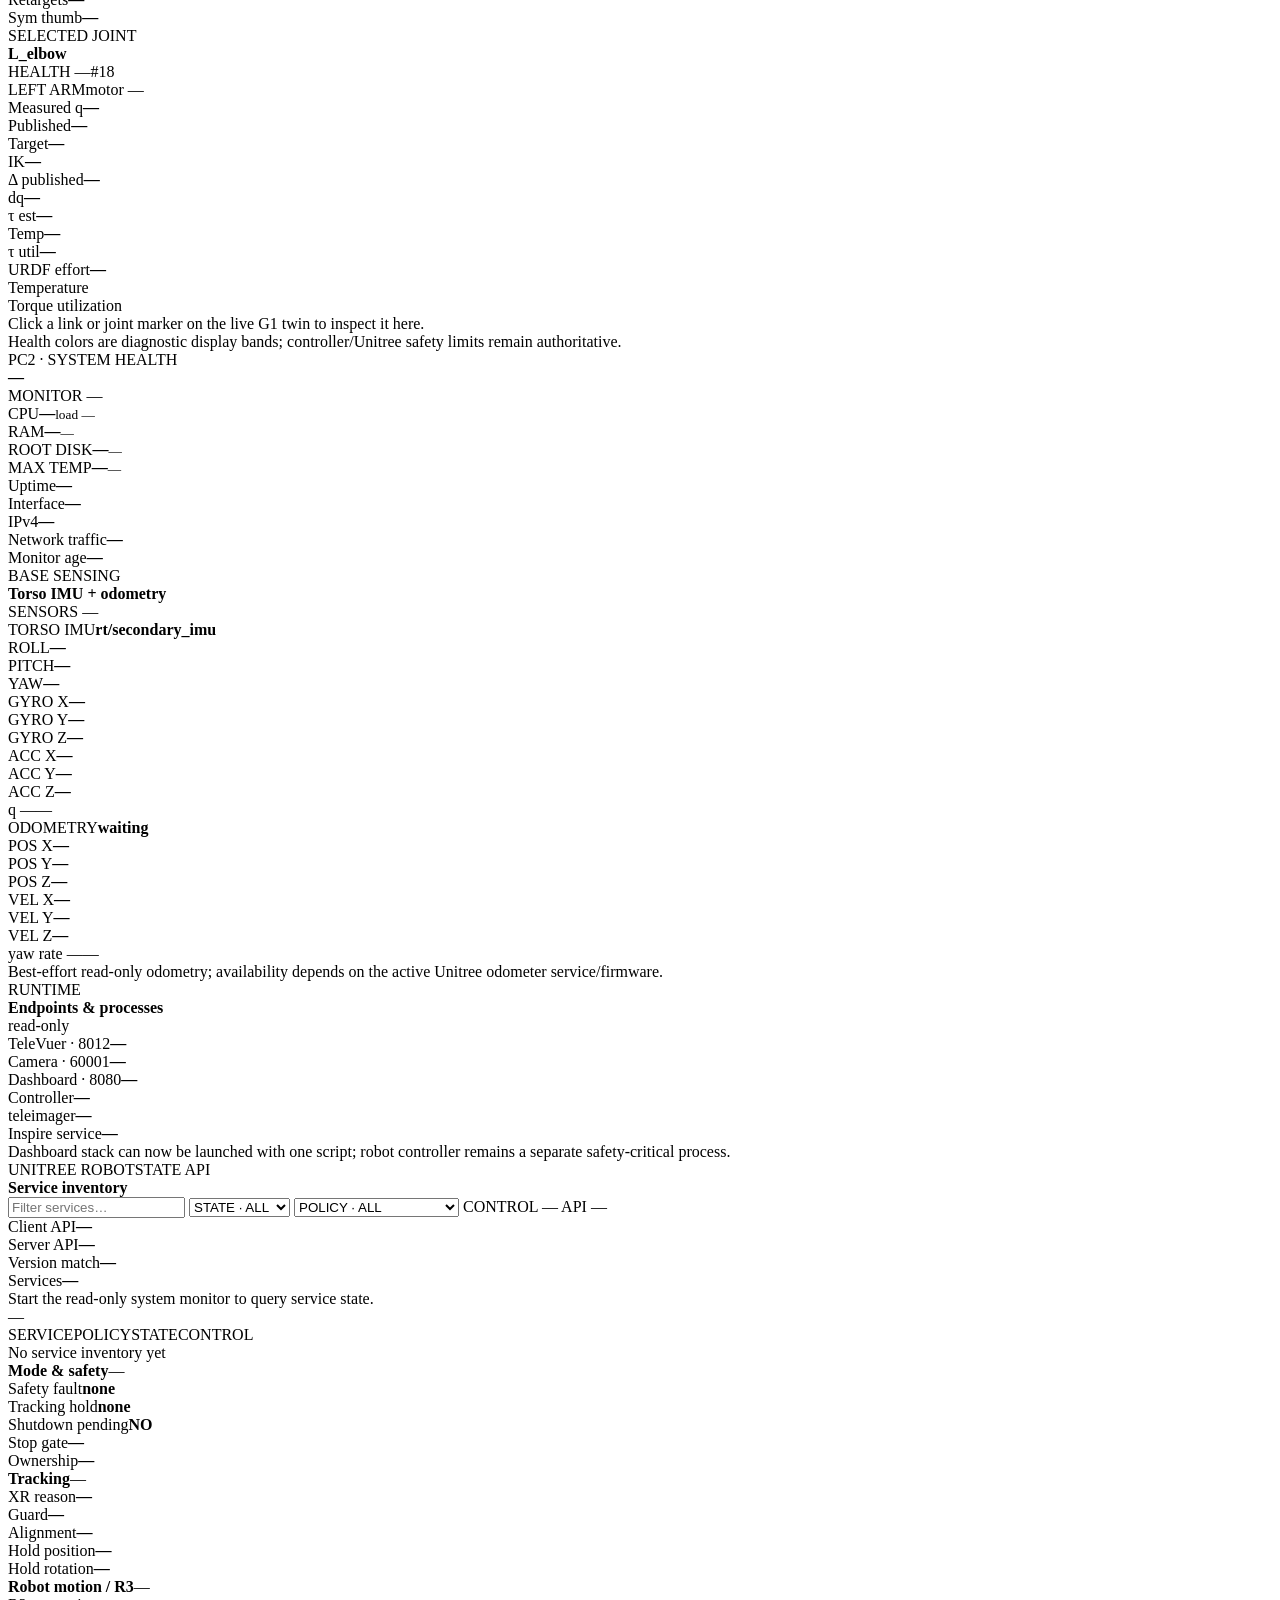
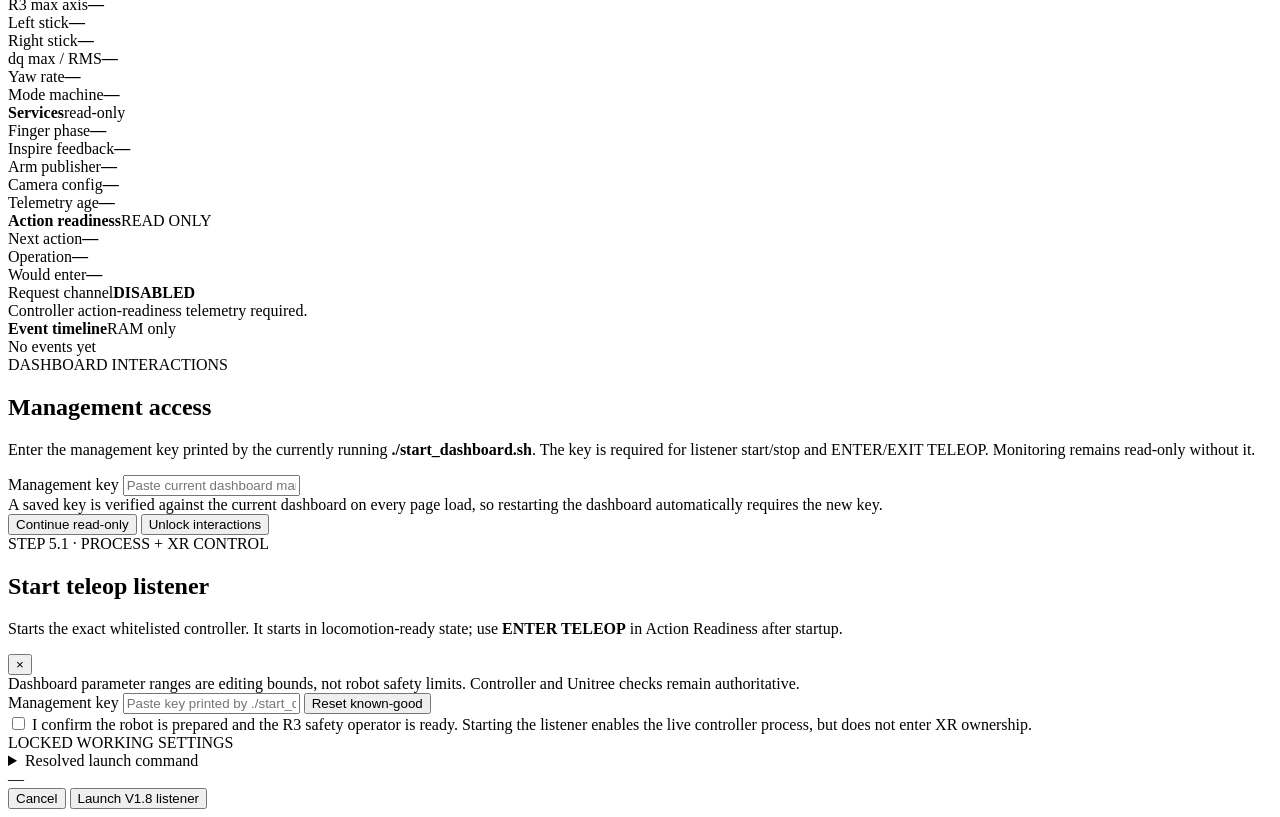
==== commit cdcc4eb8: "feat(dashboard): add shared RealSense camera modes" ====
--- a/dashboard/g1_dashboard_step4_8_inspire_hand_twin_v1_2/static/index.html
+++ b/dashboard/g1_dashboard_step4_8_inspire_hand_twin_v1_2/static/index.html
@@ -57,6 +57,16 @@
               <button id="cameraStopBtn" class="ghost-btn hidden">Stop camera</button>
               <a id="cameraTrustLink" class="ghost-link" target="_blank" rel="noreferrer">Trust cert</a>
             </div>
+          </div>
+
+          <div class="camera-mode-strip" aria-label="Shared head-camera display mode">
+            <div class="camera-mode-buttons">
+              <button class="camera-mode-btn active" data-camera-mode="rgb">RGB</button>
+              <button class="camera-mode-btn" data-camera-mode="depth">DEPTH</button>
+              <button class="camera-mode-btn" data-camera-mode="overlay">OVERLAY</button>
+              <button class="camera-mode-btn" data-camera-mode="near">NEAR</button>
+            </div>
+            <span id="cameraModeState" class="camera-mode-state">MODE RGB</span>
           </div>
 
           <div class="camera-stage">
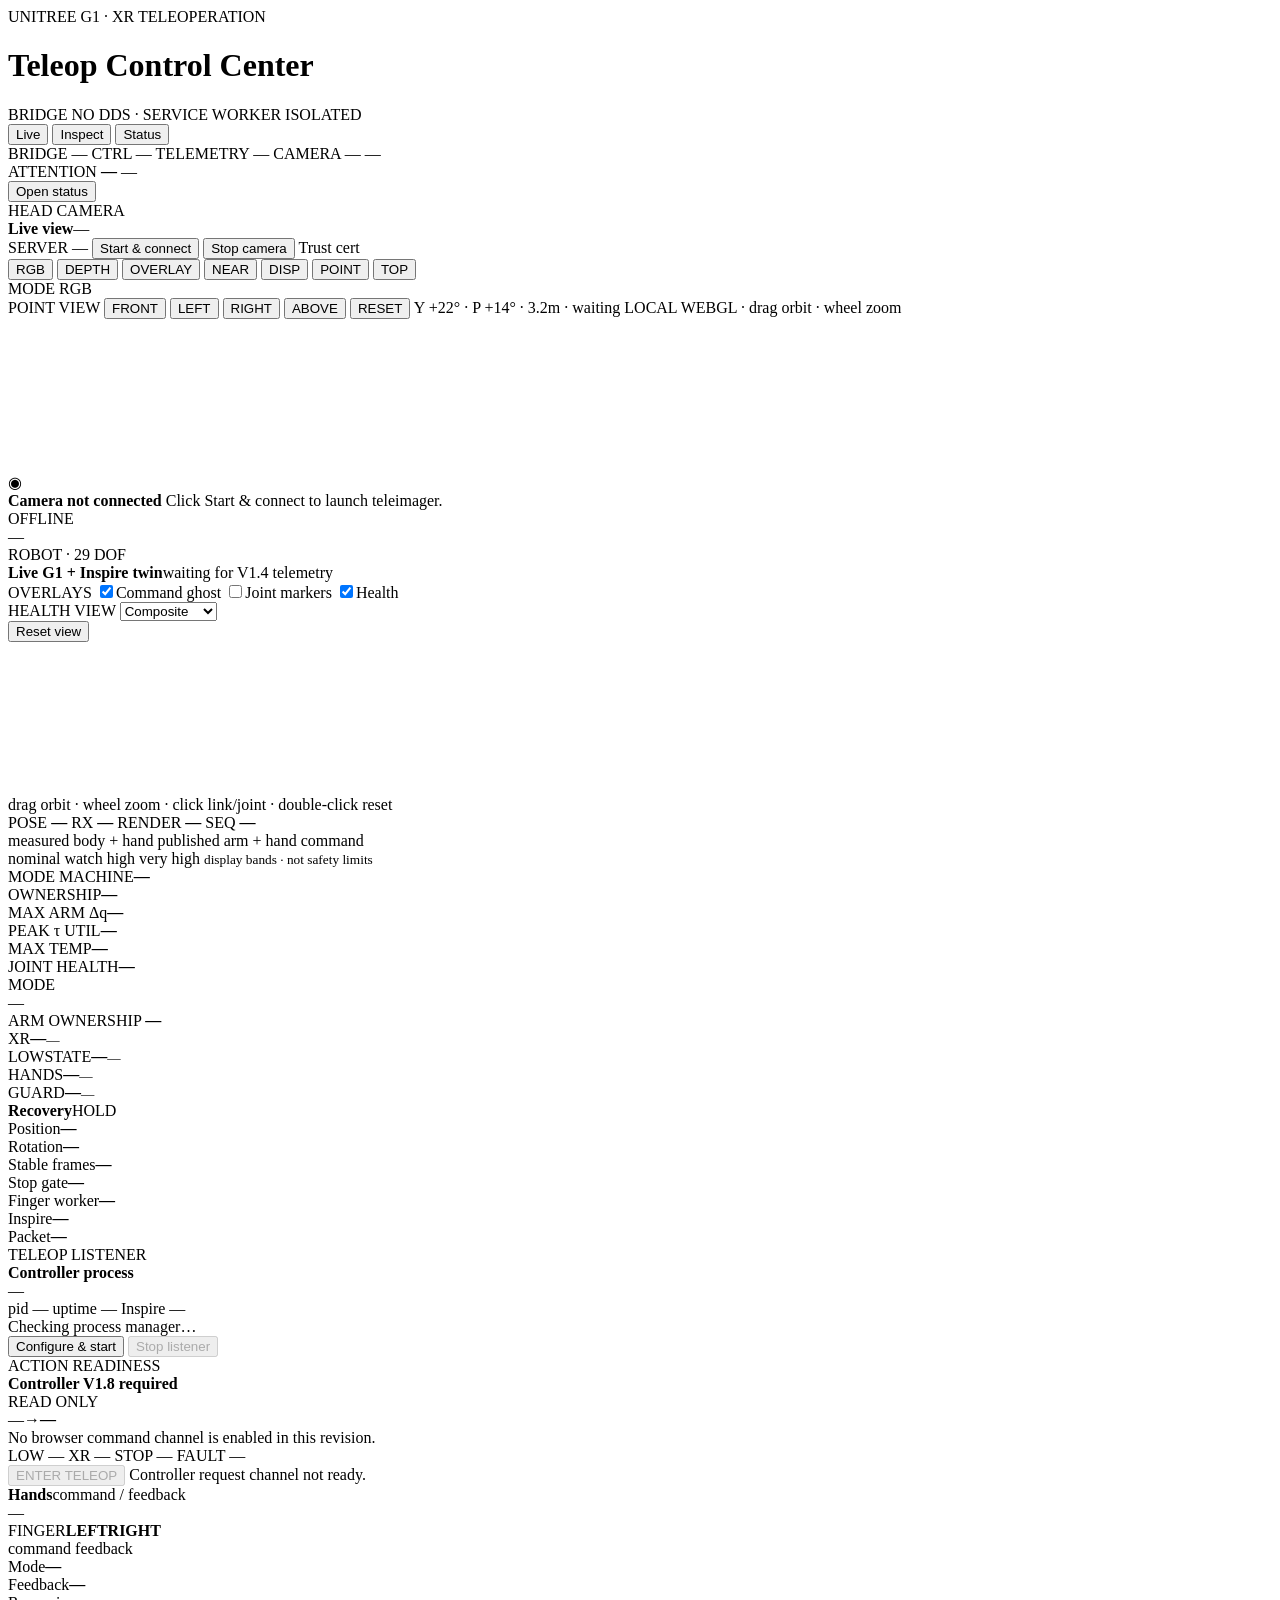
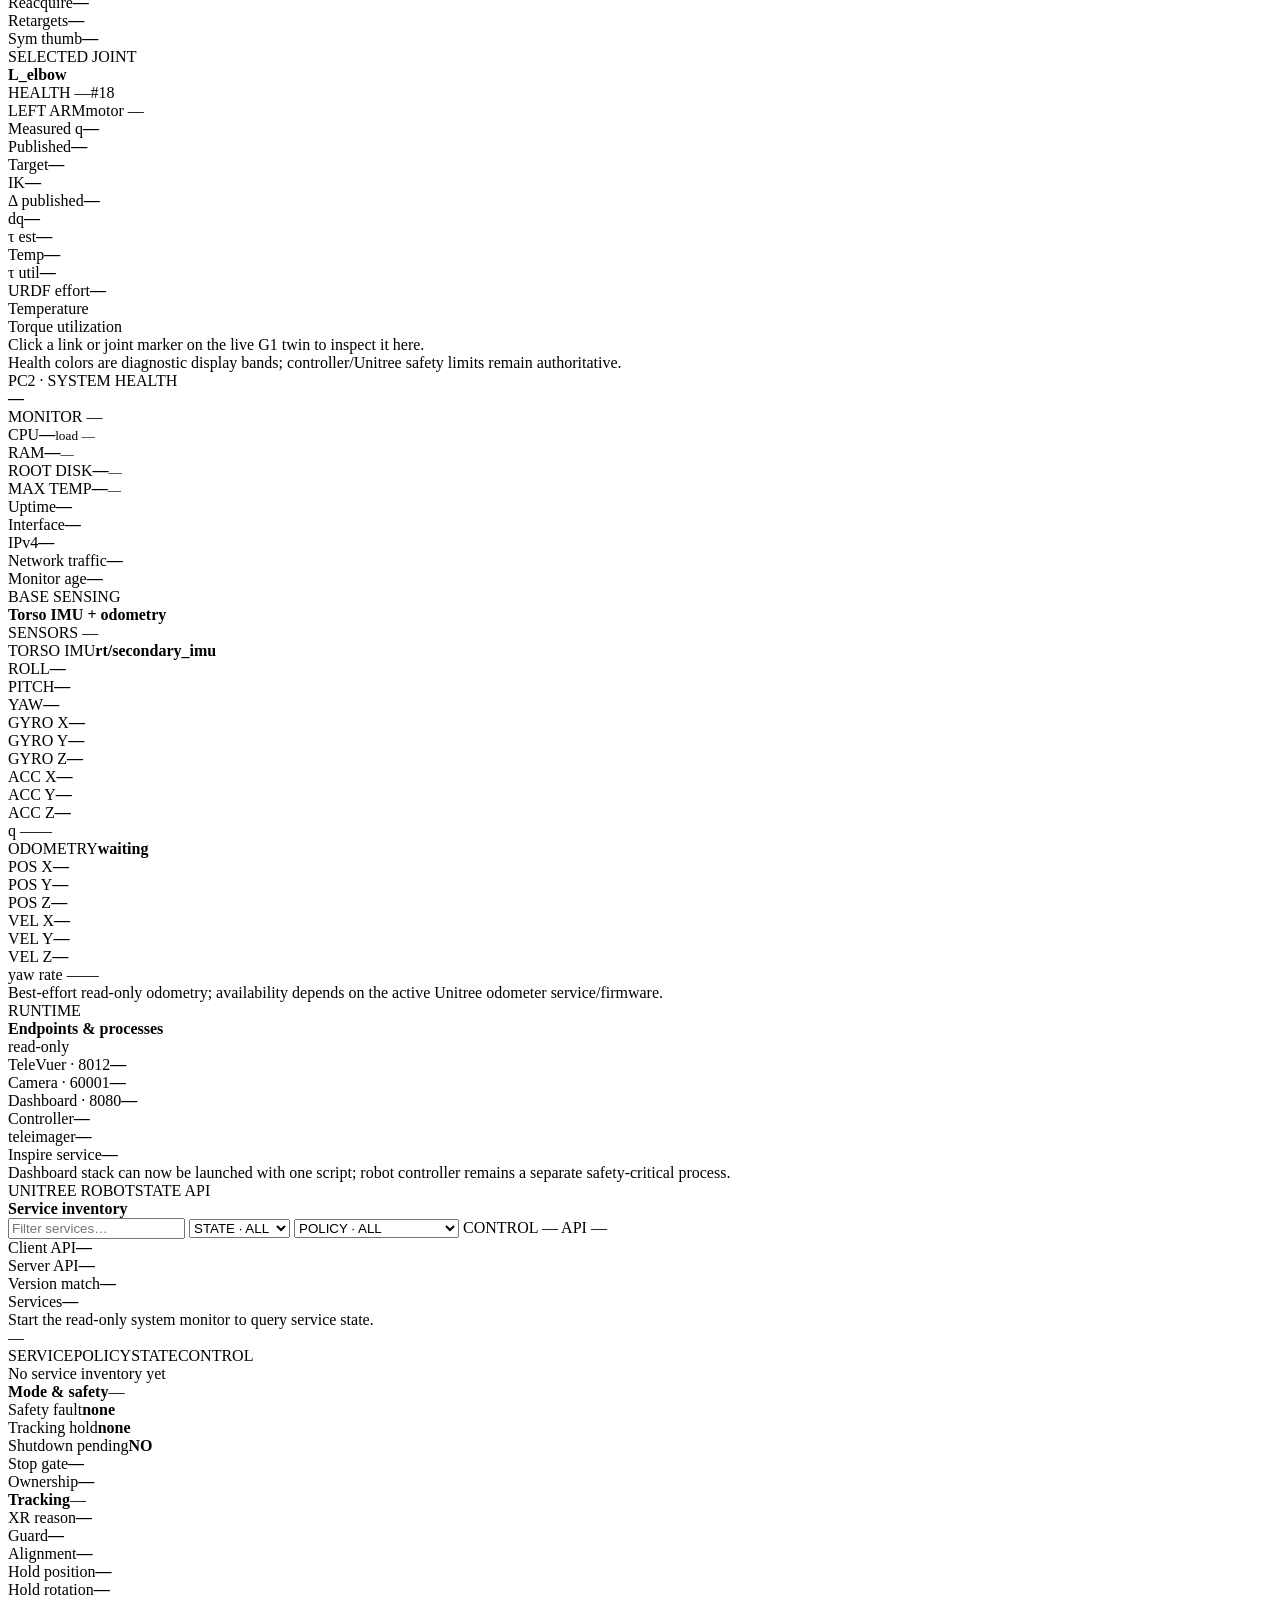
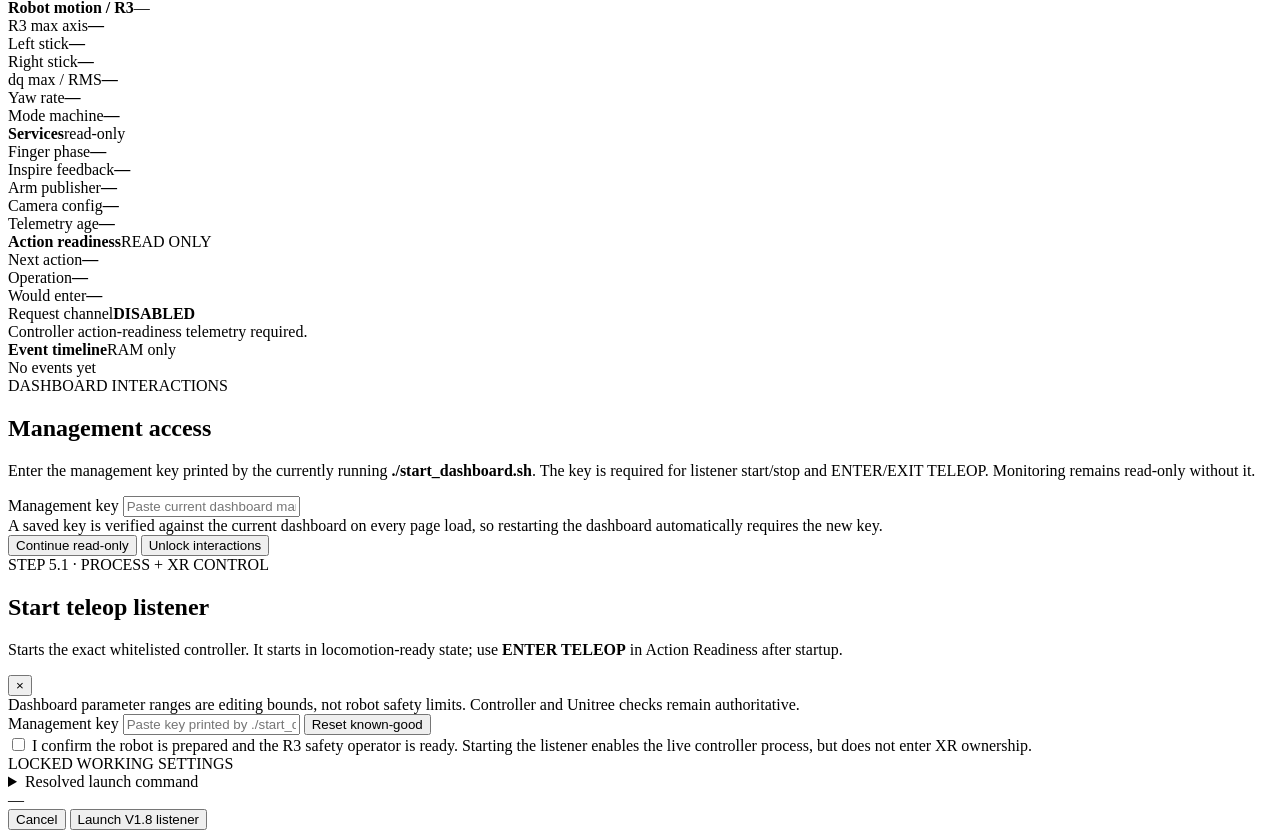
==== commit f0918b2b: "feat(dashboard): add clean shutdown and WebGL point cloud" ====
--- a/dashboard/g1_dashboard_step4_8_inspire_hand_twin_v1_2/static/index.html
+++ b/dashboard/g1_dashboard_step4_8_inspire_hand_twin_v1_2/static/index.html
@@ -5,7 +5,7 @@
   <meta name="viewport" content="width=device-width, initial-scale=1" />
   <title>G1 Teleop Control Center</title>
   <link rel="icon" href="data:," />
-  <link rel="stylesheet" href="/static/styles.css?v=step5-2-v1" />
+  <link rel="stylesheet" href="/static/styles.css?v=camera-v1-3" />
 </head>
 <body>
   <header class="topbar">
@@ -61,16 +61,31 @@
 
           <div class="camera-mode-strip" aria-label="Shared head-camera display mode">
             <div class="camera-mode-buttons">
-              <button class="camera-mode-btn active" data-camera-mode="rgb">RGB</button>
-              <button class="camera-mode-btn" data-camera-mode="depth">DEPTH</button>
-              <button class="camera-mode-btn" data-camera-mode="overlay">OVERLAY</button>
-              <button class="camera-mode-btn" data-camera-mode="near">NEAR</button>
+              <button class="camera-mode-btn active" data-camera-mode="rgb" title="Normal RGB camera">RGB</button>
+              <button class="camera-mode-btn" data-camera-mode="depth" title="Metric Z16 depth heatmap">DEPTH</button>
+              <button class="camera-mode-btn" data-camera-mode="overlay" title="RGB with valid-depth heatmap overlay">OVERLAY</button>
+              <button class="camera-mode-btn" data-camera-mode="near" title="Near-field proximity bands">NEAR</button>
+              <button class="camera-mode-btn" data-camera-mode="disparity" title="Stereo disparity-proportional inverse-depth view">DISP</button>
+              <button class="camera-mode-btn" data-camera-mode="pointcloud" title="Orbitable RGB-textured 3-D point cloud">POINT</button>
+              <button class="camera-mode-btn" data-camera-mode="topdown" title="Orthographic X/Z 2-D occupancy projection">TOP</button>
             </div>
             <span id="cameraModeState" class="camera-mode-state">MODE RGB</span>
           </div>
 
-          <div class="camera-stage">
+          <div id="pointViewStrip" class="point-view-strip hidden" aria-label="Point-cloud virtual camera controls">
+            <span class="point-view-label">POINT VIEW</span>
+            <button class="point-view-btn" data-point-view-preset="front">FRONT</button>
+            <button class="point-view-btn" data-point-view-preset="left">LEFT</button>
+            <button class="point-view-btn" data-point-view-preset="right">RIGHT</button>
+            <button class="point-view-btn" data-point-view-preset="above">ABOVE</button>
+            <button class="point-view-btn" data-point-view-preset="reset">RESET</button>
+            <span id="pointViewReadout" class="point-view-readout">Y +22° · P +14° · 3.2m · waiting</span>
+            <span class="point-view-hint">LOCAL WEBGL · drag orbit · wheel zoom</span>
+          </div>
+
+          <div id="cameraStage" class="camera-stage">
             <video id="cameraVideo" autoplay playsinline muted></video>
+            <canvas id="pointCloudCanvas" class="pointcloud-canvas hidden" aria-label="Interactive camera-relative 3-D point cloud"></canvas>
             <div id="cameraOverlay" class="camera-overlay">
               <div class="camera-overlay-icon">◉</div>
               <strong id="cameraOverlayTitle">Camera not connected</strong>
@@ -522,6 +537,6 @@
     </section>
   </div>
 
-  <script type="module" src="/static/app.js?v=step5-2-v1"></script>
+  <script type="module" src="/static/app.js?v=camera-v1-3"></script>
 </body>
 </html>
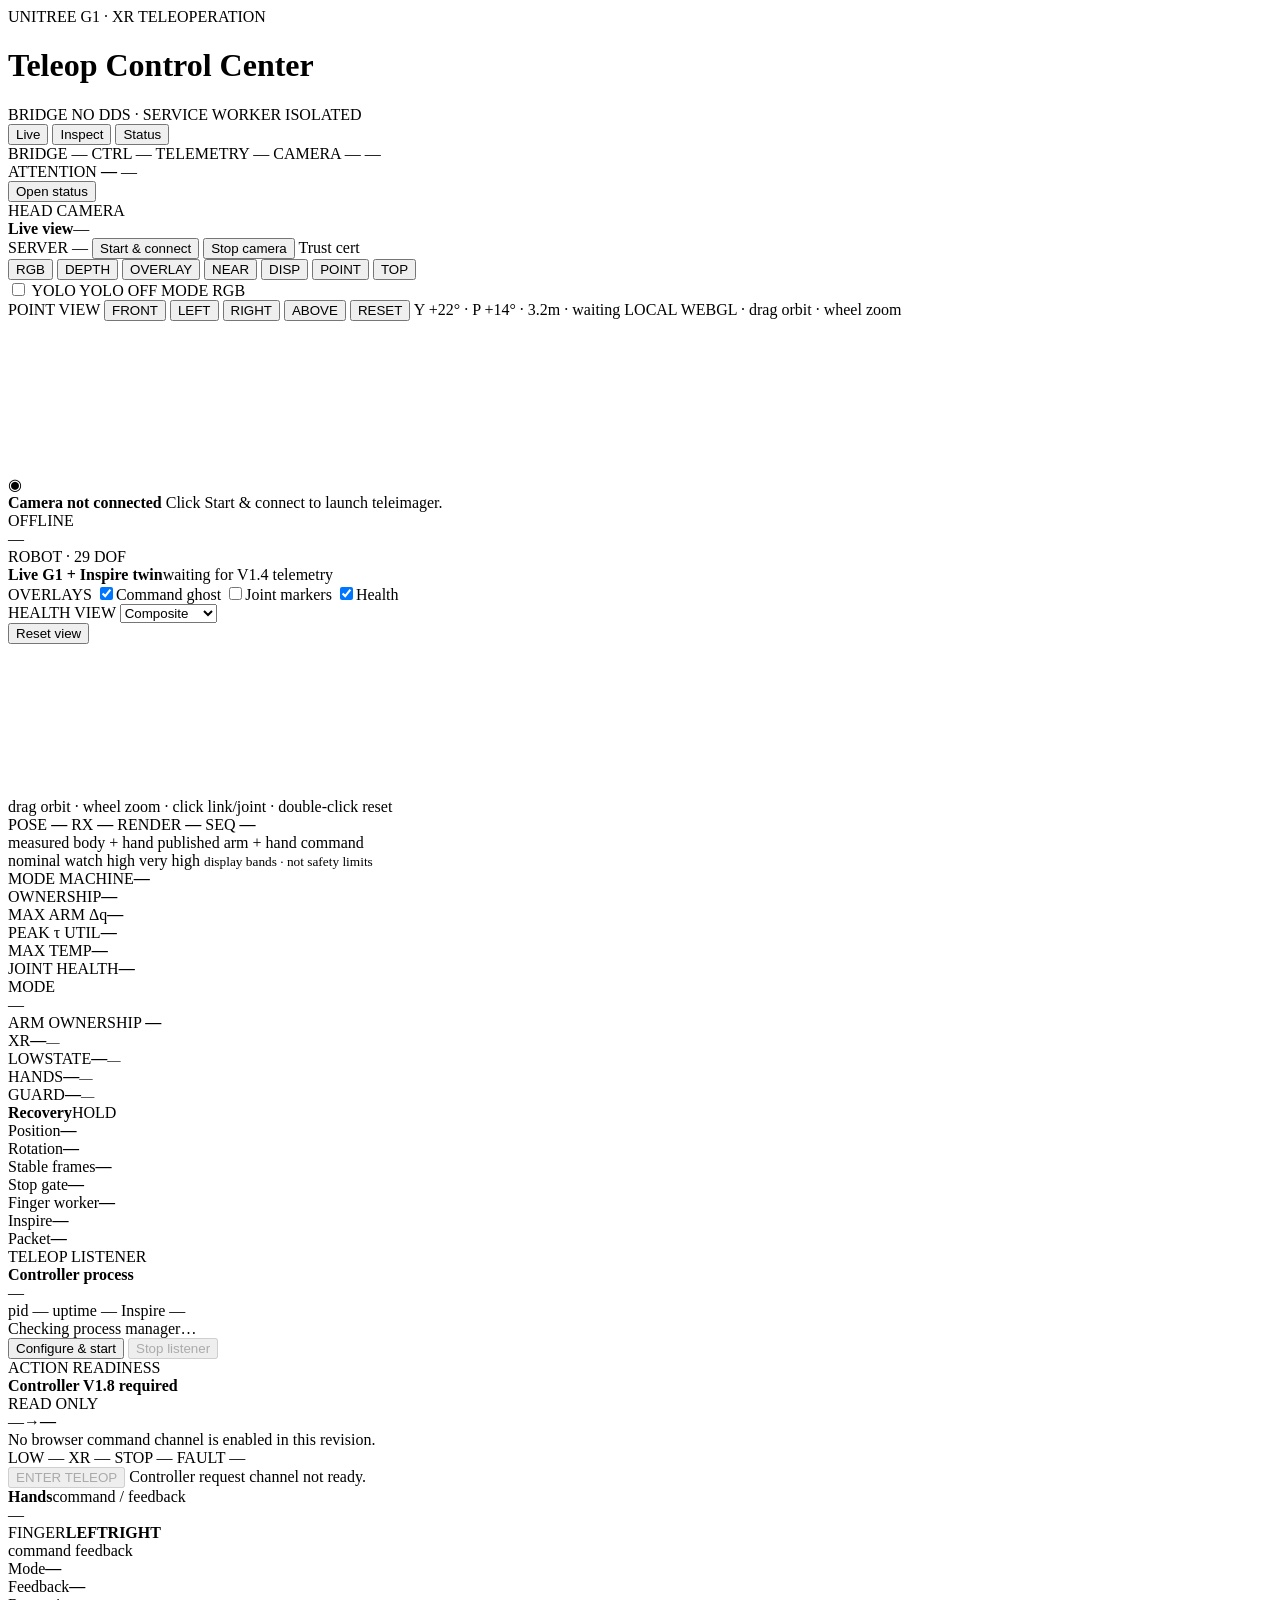
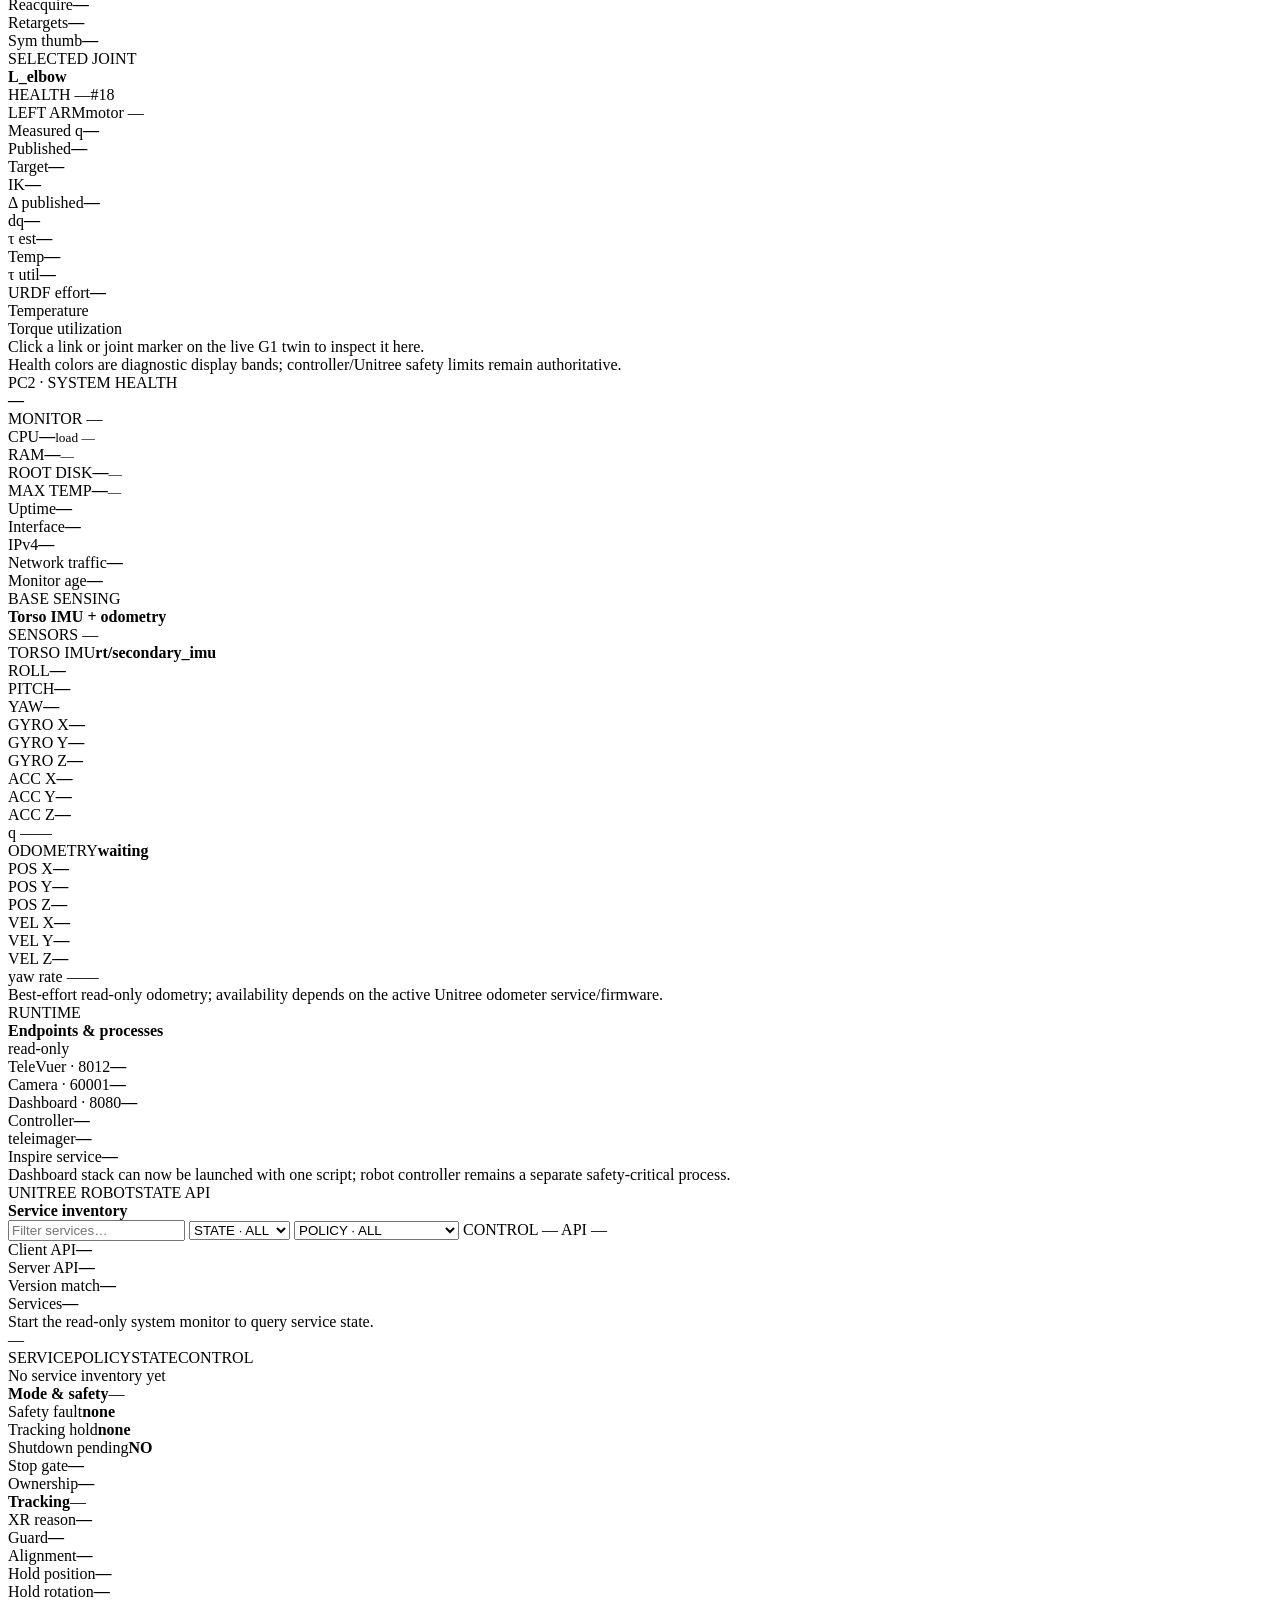
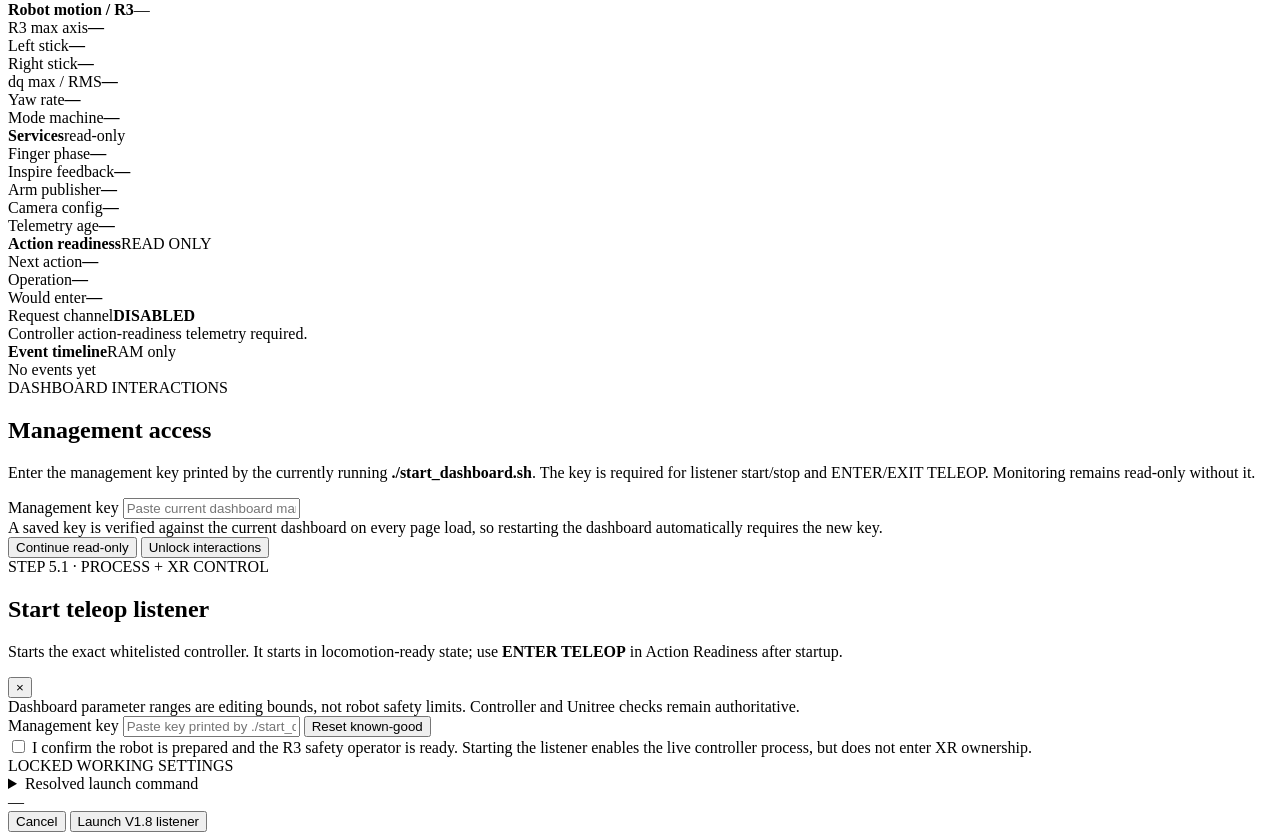
==== commit d5c094e5: "Add single-pass YOLO camera overlays and live toggle" ====
--- a/dashboard/g1_dashboard_step4_8_inspire_hand_twin_v1_2/static/index.html
+++ b/dashboard/g1_dashboard_step4_8_inspire_hand_twin_v1_2/static/index.html
@@ -5,7 +5,7 @@
   <meta name="viewport" content="width=device-width, initial-scale=1" />
   <title>G1 Teleop Control Center</title>
   <link rel="icon" href="data:," />
-  <link rel="stylesheet" href="/static/styles.css?v=camera-v1-3" />
+  <link rel="stylesheet" href="/static/styles.css?v=yolo-camera-v1" />
 </head>
 <body>
   <header class="topbar">
@@ -69,7 +69,14 @@
               <button class="camera-mode-btn" data-camera-mode="pointcloud" title="Orbitable RGB-textured 3-D point cloud">POINT</button>
               <button class="camera-mode-btn" data-camera-mode="topdown" title="Orthographic X/Z 2-D occupancy projection">TOP</button>
             </div>
-            <span id="cameraModeState" class="camera-mode-state">MODE RGB</span>
+            <div class="camera-mode-options">
+              <label id="cameraYoloControl" class="toggle camera-yolo-toggle" title="Run one YOLO inference pipeline on RGB and reuse detections across aligned camera views">
+                <input id="cameraYoloToggle" type="checkbox" />
+                <span>YOLO</span>
+              </label>
+              <span id="cameraYoloState" class="camera-yolo-state">YOLO OFF</span>
+              <span id="cameraModeState" class="camera-mode-state">MODE RGB</span>
+            </div>
           </div>
 
           <div id="pointViewStrip" class="point-view-strip hidden" aria-label="Point-cloud virtual camera controls">
@@ -537,6 +544,6 @@
     </section>
   </div>
 
-  <script type="module" src="/static/app.js?v=camera-v1-3"></script>
+  <script type="module" src="/static/app.js?v=yolo-camera-v1"></script>
 </body>
 </html>
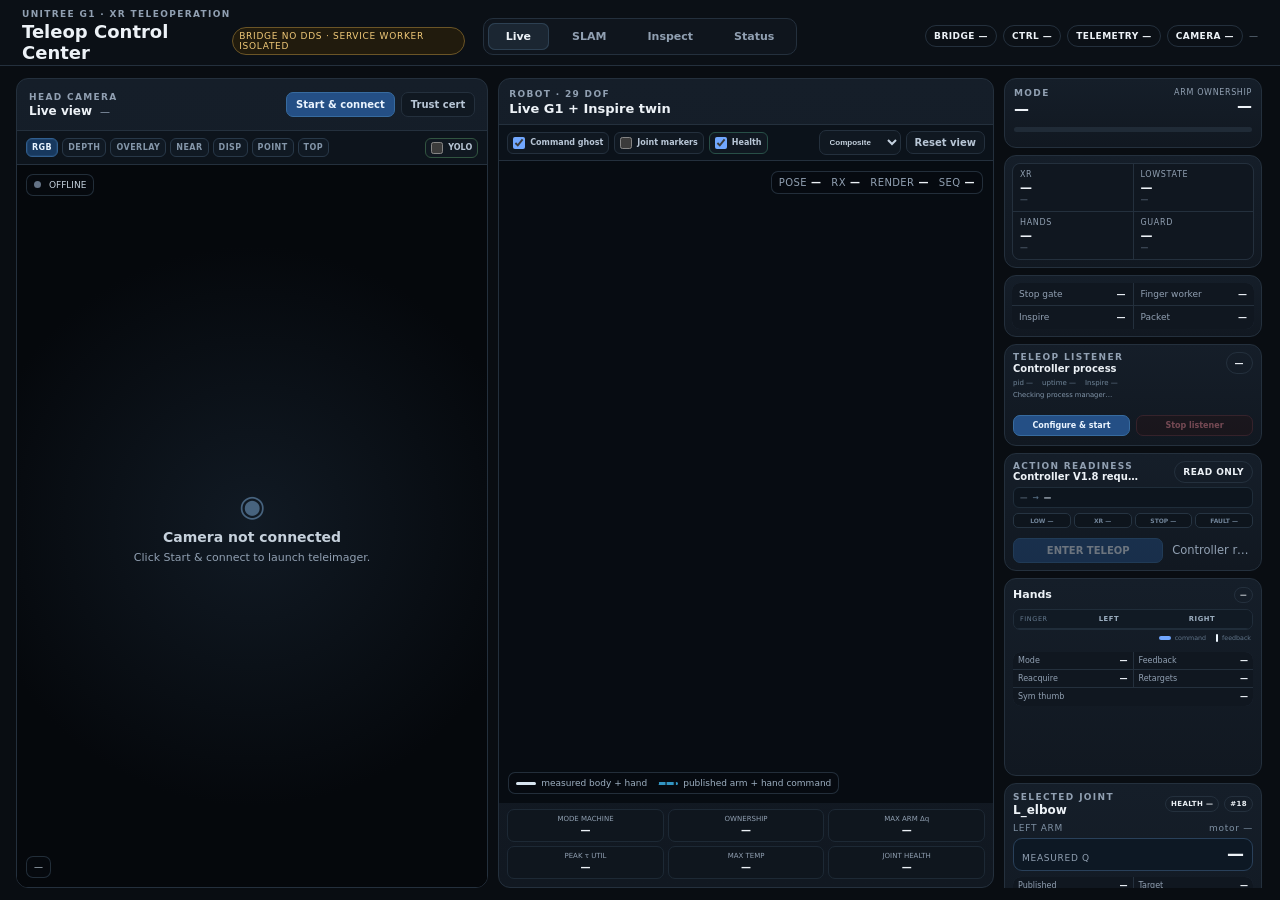
==== commit 546123c6: "feat(dashboard): stabilize SLAM and add always-on robot telemetry" ====
--- a/dashboard/g1_dashboard_step4_8_inspire_hand_twin_v1_2/static/index.html
+++ b/dashboard/g1_dashboard_step4_8_inspire_hand_twin_v1_2/static/index.html
@@ -5,7 +5,7 @@
   <meta name="viewport" content="width=device-width, initial-scale=1" />
   <title>G1 Teleop Control Center</title>
   <link rel="icon" href="data:," />
-  <link rel="stylesheet" href="/static/styles.css?v=yolo-camera-v1" />
+  <link rel="stylesheet" href="/static/styles.css?v=slam-view-v1" />
 </head>
 <body>
   <header class="topbar">
@@ -19,6 +19,7 @@
 
     <nav class="tabs" aria-label="Dashboard sections">
       <button class="tab active" data-view="live">Live</button>
+      <button class="tab" data-view="slam">SLAM</button>
       <button class="tab" data-view="inspect">Inspect</button>
       <button class="tab" data-view="status">Status</button>
     </nav>
@@ -283,6 +284,97 @@
             </div>
             <div class="joint-note" id="selectedJointNote">Click a link or joint marker on the live G1 twin to inspect it here.</div>
             <div class="joint-health-disclaimer">Health colors are diagnostic display bands; controller/Unitree safety limits remain authoritative.</div>
+          </section>
+        </aside>
+      </div>
+    </section>
+
+    <!-- SLAM VIEW: saved laboratory PCD + live relocation cloud -->
+    <section id="view-slam" class="view">
+      <div class="slam-layout">
+        <section class="panel slam-world-panel">
+          <div class="panel-head slam-head">
+            <div>
+              <div class="panel-kicker">MID360 · MAP FRAME</div>
+              <div class="panel-title-line">
+                <strong>Laboratory point cloud</strong>
+                <span id="slamMapMeta" class="dim">map not loaded</span>
+              </div>
+            </div>
+            <div class="slam-head-actions">
+              <span id="slamStateChip" class="chip">SLAM —</span>
+              <button id="slamResetView" class="ghost-btn">Reset view</button>
+            </div>
+          </div>
+
+          <div class="slam-stage">
+            <canvas id="slamCanvas" aria-label="Live laboratory SLAM point cloud"></canvas>
+            <div class="slam-help">left drag pan · right drag orbit · WHEEL ZOOM · DOUBLE CLICK RESET</div>
+            <div id="slamOverlay" class="slam-overlay">
+              <strong>Loading laboratory map…</strong>
+              <span>The robot is hidden until localization is verified.</span>
+            </div>
+          </div>
+        </section>
+
+        <aside class="slam-sidebar">
+          <section class="panel slam-status-panel">
+            <div class="panel-head"><strong>Localization</strong><span id="slamWorkerState" class="dim">—</span></div>
+            <div class="kv-list">
+              <div><span>State</span><strong id="slamLocalizationState">—</strong></div>
+              <div><span>Pose</span><strong id="slamPose">—</strong></div>
+              <div><span>Heading</span><strong id="slamYaw">—</strong></div>
+              <div><span>Pose source</span><strong id="slamPoseSource">—</strong></div>
+              <div><span>Map identity</span><strong id="slamMapIdentity">—</strong></div>
+              <div><span>Live cloud</span><strong id="slamCloudMeta">—</strong></div>
+            </div>
+          </section>
+
+          <section class="panel slam-layer-panel">
+            <div class="panel-head"><strong>Layers</strong><span class="dim">local WebGL</span></div>
+            <label class="toggle"><input id="slamMapToggle" type="checkbox" checked><span>Saved lab map</span></label>
+            <label class="toggle"><input id="slamLiveToggle" type="checkbox" checked><span>Live relocation cloud</span></label>
+            <label class="toggle"><input id="slamRobotToggle" type="checkbox" checked><span>Localized robot</span></label>
+            <div class="slam-layer-legend">
+              <span><i class="slam-map-dot"></i>Saved PCD</span>
+              <span><i class="slam-live-dot"></i>Live Mid360</span>
+              <span><i class="slam-robot-dot"></i>G1 + heading</span>
+            </div>
+          </section>
+
+          <section class="panel slam-initial-pose-panel">
+            <div class="panel-head">
+              <strong>Initial pose</strong>
+              <span class="dim">API 1804</span>
+            </div>
+            <p>
+              Select the approximate robot position on the saved map,
+              then drag toward the robot’s forward direction.
+            </p>
+            <div id="slamInitialSelection" class="slam-initial-selection">
+              No position selected
+            </div>
+            <div class="slam-initial-actions">
+              <button id="slamInitialStartBtn" class="primary-btn">
+                Set robot position
+              </button>
+              <button
+                id="slamInitialConfirmBtn"
+                class="primary-btn hidden"
+                disabled
+              >
+                Confirm pose
+              </button>
+              <button
+                id="slamInitialCancelBtn"
+                class="ghost-btn hidden"
+              >
+                Cancel
+              </button>
+            </div>
+            <div id="slamInitialResult" class="slam-initial-result">
+              Waiting for SLAM status…
+            </div>
           </section>
         </aside>
       </div>
@@ -544,6 +636,6 @@
     </section>
   </div>
 
-  <script type="module" src="/static/app.js?v=yolo-camera-v1"></script>
+  <script type="module" src="/static/app.js?v=slam-view-v1"></script>
 </body>
 </html>
--- a/static/styles.css
+++ b/static/styles.css
@@ -0,0 +1,535 @@
+:root{
+  color-scheme:dark;
+  --bg:#090d12;--panel:#111821;--panel2:#151e29;--line:#24303d;
+  --text:#edf2f7;--muted:#91a0b2;--good:#59d499;--warn:#f5c451;
+  --bad:#ff6b73;--accent:#71a7ff;--accent2:#4d83d3;
+  --top:66px;
+}
+*{box-sizing:border-box} html,body{margin:0;width:100%;height:100%;overflow:hidden}
+body{background:var(--bg);color:var(--text);font-family:Inter,ui-sans-serif,system-ui,-apple-system,BlinkMacSystemFont,"Segoe UI",sans-serif;font-size:13px}
+button,a{font:inherit}.topbar{height:var(--top);display:grid;grid-template-columns:minmax(260px,1fr) auto minmax(360px,1fr);align-items:center;gap:18px;padding:9px 22px;border-bottom:1px solid var(--line);background:#0b1016}
+.eyebrow,.panel-kicker{font-size:9px;letter-spacing:.15em;color:var(--muted);font-weight:800}.title-row{display:flex;align-items:center;gap:8px}.title-row h1{font-size:18px;margin:2px 0 0;font-weight:680}.readonly{font-size:9px;letter-spacing:.08em;padding:3px 6px;border:1px solid #39506a;border-radius:999px;color:#abc9ed}
+.tabs{display:flex;gap:5px;padding:4px;background:#0f151d;border:1px solid var(--line);border-radius:10px}.tab{border:0;color:var(--muted);background:transparent;padding:7px 18px;border-radius:7px;cursor:pointer;font-weight:700;font-size:11px}.tab:hover{color:var(--text)}.tab.active{background:#1b2632;color:var(--text);box-shadow:0 0 0 1px #2d4052 inset}
+.header-status{display:flex;align-items:center;justify-content:flex-end;gap:6px;min-width:0}.chip{display:inline-flex;align-items:center;justify-content:center;font-size:9px;font-weight:800;letter-spacing:.05em;border-radius:999px;padding:5px 8px;border:1px solid var(--line);white-space:nowrap}.chip.good{color:var(--good);border-color:#285642;background:#11281f}.chip.warn{color:var(--warn);border-color:#62542a;background:#2b2511}.chip.bad{color:var(--bad);border-color:#663038;background:#2b1519}.version{font-size:9px;color:#6f7e8e;max-width:240px;overflow:hidden;text-overflow:ellipsis;white-space:nowrap}
+.fault-banner{height:38px;display:flex;align-items:center;justify-content:space-between;gap:14px;padding:0 22px;background:#2a171a;border-bottom:1px solid #6b3038;color:#ffd7da}.fault-banner.hidden{display:none}.fault-banner>div{display:flex;align-items:center;gap:10px;min-width:0}.fault-banner strong{white-space:nowrap}.fault-banner span:last-child{overflow:hidden;text-overflow:ellipsis;white-space:nowrap}.fault-kind{font-size:9px;font-weight:900;letter-spacing:.1em;color:var(--bad)}
+.app-shell{height:calc(100vh - var(--top));padding:12px 16px;overflow:hidden}.fault-banner:not(.hidden)+.app-shell{height:calc(100vh - var(--top) - 38px)}
+.view{display:none;width:100%;height:100%;overflow:hidden}.view.active{display:block}.panel{background:linear-gradient(180deg,var(--panel2),var(--panel));border:1px solid var(--line);border-radius:12px;min-width:0;min-height:0}.panel-head{display:flex;justify-content:space-between;align-items:center;gap:10px;margin-bottom:10px}.compact-head{padding:10px 12px;margin:0;border-bottom:1px solid var(--line);height:50px}.panel-title-line{display:flex;align-items:baseline;gap:8px;margin-top:2px}.panel-title-line strong,.panel-head strong{font-size:12px}.dim{font-size:10px;color:var(--muted)}
+.live-grid{height:100%;display:grid;grid-template-columns:minmax(0,1.75fr) minmax(330px,.65fr);gap:12px}.camera-panel{display:flex;flex-direction:column;overflow:hidden}.camera-actions{display:flex;align-items:center;gap:6px}.primary-btn,.ghost-btn,.ghost-link,.link-btn{border:1px solid var(--line);border-radius:7px;padding:6px 9px;text-decoration:none;cursor:pointer;font-size:10px;font-weight:700}.primary-btn{background:#244f85;border-color:#376b9f;color:#eaf4ff}.primary-btn:hover{background:#2c5e9b}.ghost-btn,.ghost-link{background:#101821;color:#b8c6d6}.ghost-btn:hover,.ghost-link:hover{border-color:#415365;color:#fff}.link-btn{border:0;background:none;color:#8fb8ec;padding:0}.hidden{display:none!important}
+.camera-stage{position:relative;flex:1;background:#030507;overflow:hidden;display:flex;align-items:center;justify-content:center}.camera-stage video{width:100%;height:100%;object-fit:contain;background:#000}.camera-overlay{position:absolute;inset:0;display:flex;flex-direction:column;align-items:center;justify-content:center;gap:6px;background:radial-gradient(circle at center,#111a24,#05080c 65%);color:#c6d1dc}.camera-overlay.hidden{display:none}.camera-overlay-icon{font-size:30px;color:#47637e}.camera-overlay strong{font-size:14px}.camera-overlay span{font-size:11px;color:var(--muted)}.camera-hud{position:absolute;z-index:3;background:rgba(7,11,16,.76);backdrop-filter:blur(7px);border:1px solid rgba(82,105,128,.38);border-radius:7px;padding:5px 7px;font-size:9px;color:#c5d2df}.top-left{top:9px;left:9px}.bottom-left{bottom:9px;left:9px}.dot{display:inline-block;width:7px;height:7px;border-radius:50%;background:#647386;margin-right:5px}.dot.good{background:var(--good)}.dot.warn{background:var(--warn)}.dot.bad{background:var(--bad)}
+.operator-rail{display:grid;grid-template-rows:auto auto auto auto minmax(92px,1fr);gap:9px;min-height:0}.hero-state{padding:11px}.hero-top{display:flex;justify-content:space-between;gap:10px}.mode-value{font-size:17px;font-weight:760;margin-top:3px;line-height:1.1}.ownership-box{text-align:right}.ownership-box span{display:block;font-size:8px;color:var(--muted);letter-spacing:.08em}.ownership-box strong{font-size:17px}.progress{height:5px;background:#202b37;border-radius:99px;overflow:hidden}.progress.ownership{margin-top:9px}.progress-fill{height:100%;width:0;background:var(--accent);border-radius:99px;transition:width .18s ease}
+.health-panel{padding:9px}.mini-health-grid{display:grid;grid-template-columns:1fr 1fr;gap:1px;background:var(--line);border:1px solid var(--line);border-radius:8px;overflow:hidden}.health-item{background:#101720;padding:7px 8px;min-width:0}.health-item span{display:block;font-size:8px;letter-spacing:.08em;color:var(--muted)}.health-item strong{display:block;margin-top:2px;font-size:12px}.health-item small{display:block;color:#748498;font-size:9px;white-space:nowrap;overflow:hidden;text-overflow:ellipsis;margin-top:1px}.good-text{color:var(--good)!important}.warn-text{color:var(--warn)!important}.bad-text{color:var(--bad)!important}
+.recovery-panel{padding:9px 10px}.recovery-row{display:flex;justify-content:space-between;margin:4px 0;font-size:10px}.recovery-row span{color:var(--muted)}.recovery-panel .progress{margin-top:7px}.quick-panel{padding:8px}.quick-grid{display:grid;grid-template-columns:1fr 1fr;gap:1px;background:var(--line);border-radius:8px;overflow:hidden}.quick-grid>div{display:flex;justify-content:space-between;gap:8px;background:#101720;padding:6px 7px;min-width:0}.quick-grid span{color:var(--muted);font-size:9px}.quick-grid strong{font-size:9px;white-space:nowrap;overflow:hidden;text-overflow:ellipsis}.recent-panel{padding:9px 10px;overflow:hidden;display:flex;flex-direction:column}.recent-panel .panel-head{margin-bottom:6px}.recent-events{overflow:auto;min-height:0;display:grid;align-content:start;gap:4px}.recent-event{display:grid;grid-template-columns:48px 1fr;gap:7px;padding:4px 5px;border-left:2px solid #3f6fa8;background:#0e151d;border-radius:4px;font-size:9px}.recent-event.warning{border-color:var(--warn)}.recent-event.error{border-color:var(--bad)}.recent-event time{color:#6f8091}.recent-event span{overflow:hidden;text-overflow:ellipsis;white-space:nowrap}
+.robot-grid{height:100%;display:grid;grid-template-columns:minmax(280px,.65fr) minmax(520px,1.35fr);grid-template-rows:minmax(0,1fr) 210px;gap:12px}.robot-summary{padding:12px;display:flex;flex-direction:column}.robot-placeholder{flex:1;min-height:0;display:flex;align-items:center;justify-content:center;gap:22px;border:1px dashed #2c3a49;border-radius:10px;background:#0d141c}.robot-silhouette{position:relative;width:110px;height:210px;opacity:.75}.robot-silhouette .head{position:absolute;width:34px;height:34px;border:4px solid #7393b5;border-radius:9px;left:38px;top:5px}.robot-silhouette .torso{position:absolute;width:54px;height:82px;border:4px solid #7393b5;border-radius:12px;left:28px;top:48px}.robot-silhouette .arm,.robot-silhouette .leg{position:absolute;width:8px;background:#7393b5;border-radius:8px;transform-origin:top}.robot-silhouette .arm{height:92px;top:57px}.robot-silhouette .arm.left{left:18px;transform:rotate(14deg)}.robot-silhouette .arm.right{right:18px;transform:rotate(-14deg)}.robot-silhouette .leg{height:78px;top:127px}.robot-silhouette .leg.left{left:39px;transform:rotate(4deg)}.robot-silhouette .leg.right{right:39px;transform:rotate(-4deg)}.placeholder-copy{max-width:210px;display:flex;flex-direction:column;gap:5px}.placeholder-copy strong{font-size:12px}.placeholder-copy span{font-size:10px;color:var(--muted);line-height:1.45}.robot-mini-grid{display:grid;grid-template-columns:repeat(4,1fr);gap:6px;margin-top:9px}.robot-mini-grid>div{background:#0f161e;border:1px solid #1d2935;border-radius:7px;padding:6px;text-align:center}.robot-mini-grid span{display:block;font-size:8px;color:var(--muted)}.robot-mini-grid strong{display:block;font-size:11px;margin-top:2px}.joints-panel{grid-row:span 2;padding:10px;display:flex;flex-direction:column}.table-wrap{overflow:auto;border:1px solid var(--line);border-radius:8px;min-height:0}.compact-table{flex:1}table{width:100%;border-collapse:collapse;font-size:10px;font-variant-numeric:tabular-nums}th{position:sticky;top:0;background:#17202b;color:#aab8c8;text-align:right;font-weight:700;padding:7px;border-bottom:1px solid var(--line)}th:first-child,td:first-child{text-align:left}td{text-align:right;padding:6px 7px;border-bottom:1px solid #1c2631}.hand-panel{padding:10px;overflow:hidden}.hand-columns{display:grid;grid-template-columns:1fr 1fr;gap:14px}.hand-title{font-size:8px;color:var(--muted);font-weight:800;letter-spacing:.12em;margin-bottom:5px}.finger-bars{display:grid;gap:4px}.finger{display:grid;grid-template-columns:34px 1fr 36px;gap:6px;align-items:center;font-size:8px}.finger .bar{height:6px;background:#202b37;border-radius:99px;overflow:hidden}.finger .fill{height:100%;background:var(--accent)}.finger .num{text-align:right;color:#c8d4e1}.hand-meta{margin-top:8px}
+.status-grid{height:100%;display:grid;grid-template-columns:repeat(4,minmax(0,1fr));grid-template-rows:210px minmax(0,1fr);gap:12px}.status-card{padding:11px;overflow:hidden}.kv-list{display:grid;gap:1px;background:var(--line);border-radius:8px;overflow:hidden}.kv-list>div{display:flex;justify-content:space-between;gap:9px;background:#101720;padding:7px 8px;min-width:0}.kv-list span{color:var(--muted);font-size:9px}.kv-list strong{font-size:9px;max-width:62%;overflow:hidden;text-overflow:ellipsis;white-space:nowrap;text-align:right}.events-panel-full{grid-column:1/-1;padding:10px;display:flex;flex-direction:column;overflow:hidden}.events{overflow:auto;display:grid;align-content:start;gap:4px;min-height:0}.event{display:grid;grid-template-columns:62px 56px 1fr;gap:8px;padding:5px 7px;border-left:3px solid #3f6fa8;border-radius:5px;background:#0f161e;font-size:9px}.event.warning{border-color:var(--warn)}.event.error{border-color:var(--bad)}.event .time{color:#6f8091}.event .cat{color:#91a8c0;text-transform:uppercase;font-size:8px;letter-spacing:.07em}.empty{color:var(--muted);padding:12px;text-align:center;font-size:10px}
+@media(max-width:1100px){.topbar{grid-template-columns:1fr auto}.header-status{display:none}.live-grid{grid-template-columns:1.5fr .8fr}.robot-grid{grid-template-columns:1fr 1.25fr}.status-grid{grid-template-columns:1fr 1fr;grid-template-rows:190px 190px minmax(0,1fr)}.events-panel-full{grid-column:1/-1}.operator-rail{grid-template-rows:auto auto auto auto minmax(72px,1fr)}}
+@media(max-width:760px){html,body{overflow:auto}.topbar{height:auto;grid-template-columns:1fr;gap:8px}.app-shell{height:auto;min-height:calc(100vh - 110px);overflow:visible}.view{height:auto;overflow:visible}.live-grid,.robot-grid,.status-grid{display:grid;grid-template-columns:1fr;grid-template-rows:auto}.camera-stage{min-height:360px}.operator-rail{display:grid;grid-template-rows:auto}.joints-panel{grid-row:auto}.events-panel-full{grid-column:auto}.tabs{justify-self:stretch}.tab{flex:1}.robot-placeholder{min-height:280px}}
+
+/* Step 4 — compact 29-DoF kinematic twin */
+.twin-layout{grid-template-columns:minmax(0,1.7fr) minmax(320px,.56fr);grid-template-rows:minmax(0,1fr);gap:12px}
+.twin-panel{display:flex;flex-direction:column;overflow:hidden;padding:0}
+.twin-head{margin:0;padding:10px 12px;border-bottom:1px solid var(--line);min-height:52px}
+.twin-toolbar{display:flex;align-items:center;gap:7px;flex-wrap:wrap;justify-content:flex-end}
+.toggle{display:inline-flex;align-items:center;gap:5px;border:1px solid var(--line);border-radius:7px;padding:5px 7px;color:#b8c6d6;background:#101821;font-size:9px;font-weight:700;cursor:pointer;white-space:nowrap}
+.toggle input{margin:0;accent-color:var(--accent)}
+.twin-stage{position:relative;flex:1;min-height:0;overflow:hidden;background:#070c12}
+.twin-stage canvas{display:block;width:100%;height:100%;touch-action:none;cursor:grab}
+.twin-stage canvas:active{cursor:grabbing}
+.twin-hud,.twin-legend{position:absolute;z-index:2;background:rgba(7,11,16,.76);backdrop-filter:blur(7px);border:1px solid rgba(82,105,128,.38);border-radius:7px;padding:5px 7px;font-size:9px;color:#9eb0c2;pointer-events:none}
+.twin-legend{display:flex;gap:11px;align-items:center}
+.twin-legend span{display:flex;gap:5px;align-items:center;white-space:nowrap}
+.legend-line{display:inline-block;width:20px;height:0;border-top:3px solid #d7e4ef;border-radius:9px}
+.legend-line.ghost{border-top-color:#43c4ff;border-top-style:dashed;opacity:.75}
+.twin-stats{grid-template-columns:repeat(5,1fr);padding:0 10px 10px;margin-top:8px}
+.robot-inspector{display:grid;grid-template-rows:minmax(0,1.08fr) minmax(220px,.92fr);gap:12px;min-height:0}
+.joint-inspector{padding:11px;overflow:hidden;display:flex;flex-direction:column}
+.joint-inspector .panel-head{margin-bottom:8px}
+.joint-group-line{display:flex;justify-content:space-between;gap:8px;color:#7f91a4;font-size:9px;letter-spacing:.08em;margin-bottom:8px}
+.joint-primary{display:flex;align-items:end;justify-content:space-between;gap:10px;padding:10px;border:1px solid #29405a;background:#0d1824;border-radius:9px;margin-bottom:7px}
+.joint-primary span{font-size:9px;color:var(--muted);text-transform:uppercase;letter-spacing:.08em}
+.joint-primary strong{font-size:22px;font-variant-numeric:tabular-nums;line-height:1}
+.joint-kv-grid{display:grid;grid-template-columns:1fr 1fr;gap:1px;background:var(--line);border-radius:8px;overflow:hidden}
+.joint-kv-grid>div{background:#101720;padding:7px 8px;display:flex;justify-content:space-between;gap:7px;min-width:0}
+.joint-kv-grid span{font-size:9px;color:var(--muted)}
+.joint-kv-grid strong{font-size:9px;font-variant-numeric:tabular-nums;white-space:nowrap;overflow:hidden;text-overflow:ellipsis}
+.joint-note{margin-top:8px;font-size:9px;line-height:1.35;color:#718296}
+.twin-hands{min-height:0;display:flex;flex-direction:column}
+.twin-hands .hand-columns{min-height:0}
+.twin-hands .finger-bars{gap:3px}
+.twin-hands .finger{grid-template-columns:31px 1fr 33px}
+.twin-hands .hand-meta{margin-top:auto;padding-top:7px}
+@media(max-width:1100px){.twin-layout{grid-template-columns:minmax(0,1.45fr) minmax(300px,.65fr)}.twin-toolbar .toggle{padding:4px 5px}.twin-stats{grid-template-columns:repeat(5,1fr)}}
+@media(max-width:760px){.twin-layout{grid-template-columns:1fr;grid-template-rows:560px auto}.robot-inspector{grid-template-rows:auto auto}.twin-stage{min-height:430px}.twin-stats{grid-template-columns:repeat(2,1fr)}.twin-toolbar{justify-content:flex-start}.twin-head{align-items:flex-start;flex-direction:column}.joint-primary strong{font-size:18px}}
+
+/* Step 4.2 mesh-twin performance HUD */
+.twin-hud.top-right{left:auto;right:10px;top:10px;display:flex;gap:10px;align-items:center;flex-wrap:wrap}
+.twin-perf span{display:inline-flex;gap:4px;align-items:center;color:var(--muted);font-size:10px;letter-spacing:.04em}
+.twin-perf strong{color:var(--text);font-weight:700;font-variant-numeric:tabular-nums}
+@media (max-width: 1100px){.twin-perf{display:none!important}}
+
+/* Step 4.3 — combined camera + robot operational view */
+.combined-live-grid{
+  height:100%;
+  display:grid;
+  grid-template-columns:minmax(360px,1.03fr) minmax(460px,1.12fr) minmax(285px,.50fr);
+  gap:10px;
+  min-height:0;
+}
+.combined-live-grid>.camera-panel,.combined-live-grid>.twin-panel{height:100%;min-height:0}
+.combined-live-grid .compact-head,.combined-live-grid .twin-head{min-height:52px;height:52px}
+.combined-live-grid .twin-toolbar{gap:5px}
+.combined-live-grid .twin-toolbar .toggle{padding:4px 6px}
+.combined-live-grid .twin-toolbar .ghost-btn{padding:5px 7px}
+.combined-live-grid .twin-stats{padding:0 8px 8px;margin-top:6px;gap:4px}
+.combined-live-grid .robot-mini-grid>div{padding:5px 3px}
+.combined-live-grid .robot-mini-grid span{font-size:7px}
+.combined-live-grid .robot-mini-grid strong{font-size:10px}
+.combined-rail{grid-template-rows:auto auto auto auto minmax(80px,1fr);gap:7px}
+.combined-rail .hero-state{padding:9px}
+.combined-rail .health-panel,.combined-rail .quick-panel,.combined-rail .recent-panel{padding:7px}
+.combined-rail .mode-value,.combined-rail .ownership-box strong{font-size:15px}
+.inspect-grid{
+  height:100%;display:grid;grid-template-columns:minmax(440px,1.2fr) minmax(420px,1fr) minmax(260px,.52fr);gap:12px;min-height:0
+}
+.inspect-grid>.joint-inspector,.inspect-grid>.hand-panel{height:100%;min-height:0}
+.inspect-help{padding:14px;display:flex;flex-direction:column;align-items:flex-start;gap:9px;justify-content:center}
+.inspect-help>strong{font-size:15px}.inspect-help>span{font-size:10px;line-height:1.55;color:var(--muted)}
+
+@media(max-width:1380px){
+  .combined-live-grid{grid-template-columns:minmax(350px,1fr) minmax(440px,1.05fr) minmax(260px,.46fr)}
+  .combined-live-grid .twin-head .panel-title-line .dim{display:none}
+  .combined-live-grid .twin-hud.top-left{display:none}
+  .combined-rail .health-item small{display:none}
+}
+@media(max-width:1100px){
+  .combined-live-grid{grid-template-columns:1fr 1fr;grid-template-rows:minmax(0,1fr) 172px}
+  .combined-rail{grid-column:1/-1;display:grid;grid-template-columns:1.05fr 1.15fr .9fr 1.1fr;grid-template-rows:1fr;gap:7px}
+  .combined-rail .recovery-panel{position:absolute;left:18px;right:18px;bottom:18px;z-index:8;box-shadow:0 12px 35px rgba(0,0,0,.45)}
+  .combined-rail .recent-panel{min-height:0}
+  .inspect-grid{grid-template-columns:1fr 1fr;grid-template-rows:minmax(0,1fr) auto}
+  .inspect-help{grid-column:1/-1;flex-direction:row;align-items:center;justify-content:space-between;padding:10px 12px}
+  .inspect-help>span{max-width:620px}
+}
+@media(max-width:760px){
+  .combined-live-grid{height:auto;display:grid;grid-template-columns:1fr;grid-template-rows:420px 520px auto}
+  .combined-rail{grid-column:auto;display:grid;grid-template-columns:1fr;grid-template-rows:auto}
+  .combined-rail .recovery-panel{position:static;box-shadow:none}
+  .inspect-grid{height:auto;grid-template-columns:1fr;grid-template-rows:auto}
+  .inspect-help{grid-column:auto;flex-direction:column;align-items:flex-start}
+}
+
+/* Step 4.3 v1.2 — keep hand + selected-joint diagnostics in the Live operator rail */
+.combined-rail{
+  grid-template-rows:auto auto auto auto minmax(170px,.88fr) minmax(205px,1fr);
+  overflow:hidden;
+}
+.combined-rail .rail-hand-panel,
+.combined-rail .rail-joint-inspector{padding:8px;min-height:0}
+.combined-rail .rail-hand-panel .panel-head,
+.combined-rail .rail-joint-inspector .panel-head{margin-bottom:6px}
+.combined-rail .rail-hand-panel .hand-columns{gap:8px}
+.combined-rail .rail-hand-panel .finger-bars{gap:3px}
+.combined-rail .rail-hand-panel .finger{grid-template-columns:30px 1fr 28px;gap:4px;font-size:7px}
+.combined-rail .rail-hand-panel .finger .bar{height:5px}
+.combined-rail .rail-hand-panel .hand-title{margin-bottom:3px;font-size:7px}
+.combined-rail .rail-hand-panel .hand-meta{margin-top:6px;padding-top:0}
+.combined-rail .rail-hand-panel .quick-grid>div{padding:4px 5px}
+.combined-rail .rail-hand-panel .quick-grid span,
+.combined-rail .rail-hand-panel .quick-grid strong{font-size:8px}
+.combined-rail .rail-joint-inspector .joint-group-line{margin-bottom:5px}
+.combined-rail .rail-joint-inspector .joint-primary{padding:7px 8px;margin-bottom:6px}
+.combined-rail .rail-joint-inspector .joint-primary strong{font-size:17px}
+.combined-rail .rail-joint-inspector .joint-kv-grid>div{padding:4px 5px}
+.combined-rail .rail-joint-inspector .joint-kv-grid span,
+.combined-rail .rail-joint-inspector .joint-kv-grid strong{font-size:8px}
+.combined-rail .rail-joint-inspector .joint-note{margin-top:5px;font-size:8px;line-height:1.25}
+
+.inspect-staging-grid{height:100%;display:grid;grid-template-columns:1fr 1fr;grid-template-rows:minmax(220px,.48fr) minmax(220px,.52fr);gap:12px;min-height:0}
+.inspect-staging-card{padding:18px;display:flex;flex-direction:column;align-items:flex-start;justify-content:center;gap:9px}
+.inspect-staging-card>strong{font-size:18px}
+.inspect-staging-card>span{max-width:620px;color:var(--muted);font-size:11px;line-height:1.55}
+.inspect-staging-wide{grid-column:1/-1}
+
+@media(max-width:1380px){
+  .combined-rail{grid-template-rows:auto auto auto auto minmax(155px,.8fr) minmax(190px,1fr)}
+  .combined-rail .rail-joint-inspector .joint-note{display:none}
+}
+@media(max-width:1100px){
+  .combined-live-grid{grid-template-columns:1fr 1fr;grid-template-rows:minmax(0,1fr) 330px}
+  .combined-rail{grid-column:1/-1;display:grid;grid-template-columns:repeat(3,1fr);grid-template-rows:auto auto;gap:7px;overflow:auto}
+  .combined-rail .rail-hand-panel,.combined-rail .rail-joint-inspector{min-height:150px}
+  .inspect-staging-grid{grid-template-columns:1fr 1fr;grid-template-rows:auto auto}
+}
+@media(max-width:760px){
+  .combined-live-grid{height:auto;grid-template-columns:1fr;grid-template-rows:420px 520px auto}
+  .combined-rail{grid-column:auto;grid-template-columns:1fr;grid-template-rows:auto;overflow:visible}
+  .inspect-staging-grid{height:auto;grid-template-columns:1fr;grid-template-rows:auto}
+  .inspect-staging-wide{grid-column:auto}
+}
+
+/* Step 4.5 — Inspect: PC2 health + base sensing + readable Unitree service inventory */
+#view-inspect{overflow:hidden}
+.inspect-health-grid.inspect-v45{
+  height:100%;display:grid;
+  grid-template-columns:minmax(330px,.92fr) minmax(430px,1.22fr) minmax(300px,.86fr);
+  grid-template-rows:minmax(250px,.43fr) minmax(300px,.57fr);
+  gap:12px;min-height:0;
+}
+.system-health-card,.base-sensing-card,.runtime-card,.unitree-services-card{padding:14px;min-height:0;overflow:hidden}
+.system-health-card,.base-sensing-card,.runtime-card,.unitree-services-card{display:flex;flex-direction:column}
+.metric-tiles{display:grid;grid-template-columns:repeat(4,1fr);gap:7px;margin:4px 0 10px}
+.metric-tiles>div{background:#0e1721;border:1px solid var(--line);border-radius:9px;padding:10px;min-width:0}
+.metric-tiles span{display:block;color:var(--muted);font-size:8px;letter-spacing:.08em;margin-bottom:5px}
+.metric-tiles strong{display:block;font-size:20px;font-variant-numeric:tabular-nums;line-height:1.05;white-space:nowrap}
+.metric-tiles small{display:block;color:#72849a;font-size:8px;margin-top:5px;white-space:nowrap;overflow:hidden;text-overflow:ellipsis}
+.compact-kv>div{padding:7px 8px}.compact-kv span,.compact-kv strong{font-size:9px}
+.system-kv{margin-top:auto}
+
+/* Base sensing */
+.sensor-split{display:grid;grid-template-columns:1.18fr .92fr;gap:8px;min-height:0;flex:1}
+.sensor-block{background:#0d141c;border:1px solid var(--line);border-radius:9px;padding:9px;display:flex;flex-direction:column;min-width:0;min-height:0}
+.sensor-block-head{display:flex;justify-content:space-between;gap:8px;align-items:center;margin-bottom:7px}
+.sensor-block-head span{font-size:8px;letter-spacing:.10em;font-weight:800;color:var(--muted)}
+.sensor-block-head strong{font-size:8px;color:#7f94aa;white-space:nowrap;overflow:hidden;text-overflow:ellipsis}
+.attitude-grid{display:grid;grid-template-columns:repeat(3,1fr);gap:5px;margin-bottom:6px}
+.attitude-grid>div,.sensor-vector-grid>div{background:#101a24;border:1px solid #202d3a;border-radius:7px;padding:6px;min-width:0}
+.attitude-grid span,.sensor-vector-grid span{display:block;font-size:7px;color:var(--muted);letter-spacing:.06em}
+.attitude-grid strong{display:block;font-size:15px;margin-top:2px;font-variant-numeric:tabular-nums;white-space:nowrap}
+.sensor-vector-grid{display:grid;grid-template-columns:repeat(3,1fr);gap:5px}
+.sensor-vector-grid strong{display:block;font-size:9px;margin-top:2px;font-variant-numeric:tabular-nums;white-space:nowrap}
+.sensor-foot{display:flex;justify-content:space-between;gap:8px;margin-top:auto;padding-top:7px;color:#788b9e;font-size:8px;font-variant-numeric:tabular-nums}
+.sensor-foot span{white-space:nowrap;overflow:hidden;text-overflow:ellipsis}
+.sensor-note{font-size:7.5px;color:#64778b;line-height:1.35;margin-top:6px}
+.odom-values{margin-top:2px}
+.runtime-note{font-size:8px;line-height:1.45;color:#66798c;margin-top:auto;padding-top:8px}
+
+/* Runtime */
+.endpoint-grid{display:grid;grid-template-columns:1fr;gap:7px;margin-top:4px}
+.endpoint-grid>div{background:#0e1721;border:1px solid var(--line);border-radius:8px;padding:8px 9px;display:flex;justify-content:space-between;gap:8px;min-width:0}
+.endpoint-grid span{font-size:8px;color:var(--muted)}.endpoint-grid strong{font-size:9px;white-space:nowrap}
+
+/* Service inventory gets the full lower row and larger readable text. */
+.service-inventory-wide{grid-column:1/-1;grid-row:2}
+.service-head{margin-bottom:7px}
+.service-head-actions{display:flex;align-items:center;gap:7px;flex-wrap:wrap;justify-content:flex-end}
+.service-filter{width:210px;max-width:27vw;background:#0c131b;color:var(--text);border:1px solid #304051;border-radius:7px;padding:6px 9px;font-size:10px;outline:none}
+.service-filter:focus{border-color:#547ca8;box-shadow:0 0 0 2px rgba(113,167,255,.10)}
+
+.service-select{background:#0c131b;color:var(--text);border:1px solid #304051;border-radius:7px;padding:6px 8px;font-size:9px;outline:none;min-width:104px}
+.service-select:focus{border-color:#547ca8;box-shadow:0 0 0 2px rgba(113,167,255,.10)}
+.service-policy{font-size:8.5px;font-weight:800;letter-spacing:.04em}
+.service-policy.allowed{color:#66dfb3}.service-policy.protected{color:#e6b95e}.service-policy.read_only{color:#8fb6db}.service-policy.unknown{color:#7f8d9d}
+.service-control-cell{display:flex;justify-content:flex-end;align-items:center;min-width:0}
+.service-switch{position:relative;width:34px;height:18px;display:inline-block;flex:none}
+.service-switch input{opacity:0;width:0;height:0;position:absolute}
+.service-switch-track{position:absolute;inset:0;border-radius:999px;background:#263240;border:1px solid #3d4c5e;transition:.14s}
+.service-switch-track:before{content:"";position:absolute;width:12px;height:12px;left:2px;top:2px;border-radius:50%;background:#aeb9c5;transition:.14s}
+.service-switch input:checked + .service-switch-track{background:#164f45;border-color:#277765}
+.service-switch input:checked + .service-switch-track:before{transform:translateX(16px);background:#72e3bd}
+.service-switch input:disabled + .service-switch-track{opacity:.38;cursor:not-allowed}
+.service-control-na{color:#617184;font-size:9px}.service-switching{color:#e6b95e;font-size:8.5px;font-weight:800;letter-spacing:.04em}
+.robotstate-summary{display:grid;grid-template-columns:repeat(4,1fr);gap:1px;background:var(--line);border-radius:8px;overflow:hidden;margin:0 0 7px}
+.robotstate-summary>div{background:#101720;padding:7px 9px;min-width:0}
+.robotstate-summary span{display:block;color:var(--muted);font-size:8px;margin-bottom:3px}
+.robotstate-summary strong{font-size:10.5px;white-space:nowrap;overflow:hidden;text-overflow:ellipsis}
+.service-status-row{display:flex;justify-content:space-between;align-items:center;gap:12px;margin-bottom:6px;min-height:15px}
+.diagnostic-note{font-size:9px;color:#718296;white-space:nowrap;overflow:hidden;text-overflow:ellipsis;min-width:0}
+.service-counts{font-size:9px;color:#91a3b7;white-space:nowrap;font-variant-numeric:tabular-nums}
+.service-table{display:flex;flex-direction:column;min-height:0;flex:1;border:1px solid var(--line);border-radius:8px;background:#0b1118;overflow:hidden}
+.service-list{min-height:0;overflow:auto;flex:1}
+.service-row{display:grid;grid-template-columns:minmax(260px,1fr) 120px 72px 86px;gap:12px;align-items:center;padding:7px 11px;border-bottom:1px solid rgba(74,92,111,.25);font-size:10.5px;line-height:1.15}
+.service-row:last-child{border-bottom:0}
+.service-header{position:sticky;top:0;z-index:2;background:#17212c;color:#9cafc3;font-size:8px;font-weight:800;letter-spacing:.08em;border-bottom:1px solid #314154}
+.service-header span:nth-child(3),.service-header span:last-child{text-align:right}
+.service-name{overflow:hidden;text-overflow:ellipsis;white-space:nowrap;color:#dbe5ef;font-weight:600}
+.service-protect{color:#c1a250;font-size:8.5px;font-weight:700}
+.service-row strong{text-align:right;font-size:10px;white-space:nowrap}
+
+@media(max-width:1280px){
+  #view-inspect{overflow:auto}
+  .inspect-health-grid.inspect-v45{height:auto;grid-template-columns:1fr 1fr;grid-template-rows:auto;min-height:100%}
+  .runtime-card{grid-column:1/-1}
+  .endpoint-grid{grid-template-columns:repeat(3,1fr)}
+  .service-inventory-wide{grid-column:1/-1;grid-row:auto;min-height:360px}
+}
+@media(max-width:820px){
+  .inspect-health-grid.inspect-v45{grid-template-columns:1fr}
+  .runtime-card,.service-inventory-wide{grid-column:auto}
+  .metric-tiles{grid-template-columns:repeat(2,1fr)}
+  .sensor-split{grid-template-columns:1fr}
+  .endpoint-grid{grid-template-columns:1fr 1fr}
+  .service-row{grid-template-columns:minmax(150px,1fr) 88px 62px 70px;font-size:9.5px}
+  .service-filter{width:150px;max-width:40vw}.service-select{min-width:92px;font-size:8px}
+}
+
+
+/* Step 4.6 — diagnostic joint-health overlay on the measured G1 mesh */
+.health-mode-select{height:28px;background:#101821;color:#c5d2df;border:1px solid var(--line);border-radius:7px;padding:0 7px;font-size:9px;font-weight:700;outline:none}
+.health-mode-select:focus{border-color:#547ca8}.health-toggle{border-color:#284f47}
+.twin-health-legend{position:absolute;z-index:2;right:10px;bottom:10px;display:flex;align-items:center;gap:8px;background:rgba(7,11,16,.80);backdrop-filter:blur(7px);border:1px solid rgba(82,105,128,.38);border-radius:7px;padding:5px 7px;color:#aab8c7;font-size:8px;pointer-events:none}
+.twin-health-legend span{display:flex;align-items:center;gap:4px;white-space:nowrap}.twin-health-legend small{color:#677b8f;white-space:nowrap}
+.health-dot{width:8px;height:8px;border-radius:50%;display:inline-block;box-shadow:0 0 8px rgba(255,255,255,.12)}
+.health-dot.h0{background:#33d39a}.health-dot.h1{background:#f1c75b}.health-dot.h2{background:#ff934d}.health-dot.h3{background:#ff5364}
+.twin-stats{grid-template-columns:repeat(6,1fr)}
+.joint-head-chips{display:flex;gap:5px;align-items:center}.rail-joint-inspector .joint-head-chips .chip{font-size:7px;padding:3px 5px}
+.joint-health-bars{display:grid;gap:4px;margin-top:6px}.joint-health-bars>div{display:grid;grid-template-columns:74px 1fr;gap:6px;align-items:center}.joint-health-bars span{font-size:7px;color:#778a9d}
+.health-bar{height:5px;background:#202b37;border-radius:99px;overflow:hidden}.health-bar i{display:block;height:100%;width:0;background:#33d39a;border-radius:99px;transition:width .18s linear,background-color .18s linear}.health-bar i[data-level="1"]{background:#f1c75b}.health-bar i[data-level="2"]{background:#ff934d}.health-bar i[data-level="3"]{background:#ff5364}
+.joint-health-disclaimer{margin-top:4px;color:#566b7f;font-size:6.8px;line-height:1.25}
+.combined-rail{grid-template-rows:auto auto auto auto minmax(170px,.82fr) minmax(235px,1.12fr)}
+@media(max-width:1450px){.twin-health-legend small{display:none}.twin-health-legend{gap:5px}.health-mode-select{max-width:95px}.combined-live-grid .twin-toolbar .toggle{font-size:8px}}
+@media(max-width:1280px){.twin-health-legend{display:none}.twin-stats{grid-template-columns:repeat(3,1fr)}.joint-health-disclaimer{display:none}}
+@media(max-width:760px){.twin-stats{grid-template-columns:repeat(2,1fr)}}
+
+
+/* Step 4.6.1 — uncluttered twin controls + visible joint markers */
+.combined-live-grid .twin-head{height:auto;min-height:46px;padding:8px 10px 7px;align-items:center}
+.twin-title-block{min-width:0;width:100%}
+.combined-live-grid .twin-head .panel-title-line{display:flex;align-items:baseline;gap:8px;min-width:0;flex-wrap:nowrap}
+.combined-live-grid .twin-head .panel-title-line strong{font-size:13px;white-space:nowrap}
+.combined-live-grid .twin-head .panel-title-line .dim{min-width:0;overflow:hidden;text-overflow:ellipsis;white-space:nowrap;font-size:8px}
+.twin-controlbar{display:flex;align-items:center;gap:8px;min-height:36px;padding:5px 8px;border-bottom:1px solid var(--line);background:#0b121a;flex-wrap:nowrap}
+.twin-control-group{display:flex;align-items:center;gap:5px;min-width:0}
+.twin-control-label{font-size:7px;letter-spacing:.12em;color:#60758a;font-weight:800;white-space:nowrap;margin-right:1px}
+.twin-controlbar .toggle{padding:4px 6px;font-size:8px;border-radius:6px}
+.twin-controlbar .toggle input{width:12px;height:12px}
+.twin-controlbar .health-mode-select{height:25px;min-width:82px;padding:0 6px;font-size:8px}
+.twin-reset-btn{margin-left:auto;white-space:nowrap;padding:5px 8px}
+@media(max-width:1450px){.twin-control-label{display:none}.twin-controlbar{gap:5px}.twin-controlbar .toggle{padding:4px 5px}.twin-controlbar .health-mode-select{min-width:76px}.combined-live-grid .twin-head .panel-title-line .dim{font-size:7.5px}}
+@media(max-width:1280px){.twin-controlbar{flex-wrap:wrap;min-height:0}.twin-reset-btn{margin-left:0}.health-control-group{margin-left:auto}}
+@media(max-width:760px){.twin-controlbar{align-items:flex-start}.twin-control-group{flex-wrap:wrap}.health-control-group{margin-left:0}}
+
+
+/* Step 4.7 — controller-owned, read-only action readiness */
+.action-readiness-panel{padding:7px 8px;overflow:hidden}
+.action-readiness-head{margin-bottom:4px}.action-readiness-head strong{display:block;max-width:165px;font-size:10px;white-space:nowrap;overflow:hidden;text-overflow:ellipsis}
+.action-route{display:flex;align-items:center;gap:5px;background:#0d151e;border:1px solid #1f2d3a;border-radius:6px;padding:5px 6px;font-size:7.5px;min-width:0}
+.action-route span{color:#8ea3b8;min-width:0;overflow:hidden;text-overflow:ellipsis;white-space:nowrap}.action-route b{color:#566d82}.action-route strong{color:#dbe8f5;min-width:0;overflow:hidden;text-overflow:ellipsis;white-space:nowrap}
+.action-reason{margin-top:4px;color:#71869a;font-size:7px;line-height:1.25;white-space:nowrap;overflow:hidden;text-overflow:ellipsis}
+.action-condition-strip{display:grid;grid-template-columns:repeat(4,1fr);gap:3px;margin-top:5px}
+.action-condition-strip span{padding:3px 2px;border:1px solid #263442;border-radius:5px;text-align:center;font-size:6.7px;font-weight:800;white-space:nowrap;color:#718499;background:#0e151d}
+.action-condition-strip .cond-good{color:#57dba8;border-color:#235342;background:#0d1b18}.action-condition-strip .cond-warn{color:#e9c35e;border-color:#54451f;background:#1a1710}.action-condition-strip .cond-neutral{color:#718499}
+.status-action-reason{margin-top:8px;padding:7px 8px;border:1px solid #202d3a;border-radius:7px;background:#0d151e;color:#7d91a5;font-size:8px;line-height:1.35}
+.combined-rail{grid-template-rows:auto auto auto auto auto minmax(155px,.75fr) minmax(215px,1.05fr)}
+@media(max-width:1450px){.action-reason{display:none}.action-readiness-head strong{max-width:125px}.action-condition-strip span{font-size:6px}}
+@media(max-width:1280px){.combined-rail{grid-template-rows:auto auto auto auto auto minmax(145px,.75fr) minmax(190px,1fr)}}
+
+
+/* Step 4.7.1 — readable Inspire hands matrix in the narrow Live rail */
+.combined-rail{grid-template-rows:auto auto auto auto auto minmax(190px,.92fr) minmax(205px,1fr)}
+.rail-hand-panel{overflow:hidden;display:flex;flex-direction:column}
+.rail-hand-panel .hand-panel-head{margin-bottom:5px;align-items:center}
+.hand-panel-head>div{display:flex;align-items:baseline;gap:6px;min-width:0}
+.hand-panel-head>div>strong{font-size:11px}
+.hand-subtitle{font-size:6.8px;color:#60758a;white-space:nowrap}
+.hand-track-chip{font-size:6.7px!important;padding:3px 5px!important}
+.hand-matrix{border:1px solid #202d3a;border-radius:7px;overflow:hidden;background:#0d141c;min-height:0}
+.hand-matrix-head,.hand-matrix-row{display:grid;grid-template-columns:44px minmax(0,1fr) minmax(0,1fr);gap:7px;align-items:center}
+.hand-matrix-head{height:19px;padding:0 6px;background:#111a24;border-bottom:1px solid #202d3a;color:#667b90;font-size:6.5px;letter-spacing:.09em}
+.hand-matrix-head strong{text-align:center;color:#9eb0c2;font-size:6.8px}
+.hand-matrix-body{display:grid}
+.hand-matrix-row{min-height:18px;padding:2px 6px;border-bottom:1px solid #19232e}
+.hand-matrix-row:last-child{border-bottom:0}
+.hand-finger-name{font-size:7px;color:#8ca0b4;white-space:nowrap;overflow:hidden;text-overflow:ellipsis}
+.hand-channel{display:grid;grid-template-columns:minmax(28px,1fr) 35px;gap:4px;align-items:center;min-width:0}
+.hand-bar{height:6px;position:relative;background:#202b37;border-radius:99px;overflow:visible}
+.hand-command-fill{position:absolute;left:0;top:0;bottom:0;background:var(--accent);border-radius:99px;opacity:.9}
+.hand-feedback-marker{position:absolute;top:-2px;width:2px;height:10px;margin-left:-1px;background:#eef7ff;border-radius:2px;box-shadow:0 0 4px rgba(238,247,255,.65)}
+.hand-readout{display:grid;grid-template-columns:1fr 1fr;gap:2px;text-align:right;font-variant-numeric:tabular-nums;line-height:1}
+.hand-readout strong{font-size:6.8px;color:#d6e4f2;font-weight:700}
+.hand-readout em{font-size:6.6px;color:#8196aa;font-style:normal}
+.hand-legend{display:flex;justify-content:flex-end;gap:10px;align-items:center;height:16px;color:#61758a;font-size:6.3px;padding-right:2px}
+.hand-legend span{display:flex;align-items:center;gap:4px}
+.hand-legend-fill{width:12px;height:4px;border-radius:99px;background:var(--accent)}
+.hand-legend-marker{width:2px;height:8px;border-radius:2px;background:#eef7ff}
+.rail-hand-panel .hand-meta{margin-top:2px;grid-template-columns:1fr 1fr}
+.rail-hand-panel .hand-meta>div{padding:4px 5px}
+.rail-hand-panel .hand-meta span{font-size:6.6px}
+.rail-hand-panel .hand-meta strong{font-size:7px}
+.rail-hand-panel .hand-meta-wide{grid-column:1/-1}
+@media(max-width:1450px){.combined-rail{grid-template-rows:auto auto auto auto auto minmax(180px,.92fr) minmax(195px,1fr)}.hand-subtitle{display:none}.hand-matrix-head,.hand-matrix-row{grid-template-columns:40px minmax(0,1fr) minmax(0,1fr);gap:5px}.hand-channel{grid-template-columns:minmax(22px,1fr) 31px;gap:3px}.hand-readout strong,.hand-readout em{font-size:6.3px}}
+@media(max-width:1280px){.combined-rail{grid-template-rows:auto auto auto auto auto minmax(175px,.95fr) minmax(185px,1fr)}}
+@media(max-width:1100px){.combined-rail .rail-hand-panel{min-height:190px}}
+
+/* Step 4.7.2 — prevent Live operator-rail compression/clipping on shorter viewports. */
+.combined-rail{
+  grid-template-rows:max-content max-content max-content max-content max-content max-content max-content;
+  align-content:start;
+  overflow-y:auto;
+  overflow-x:hidden;
+  scrollbar-width:thin;
+  scrollbar-color:#33475b transparent;
+  padding-right:2px;
+}
+.combined-rail::-webkit-scrollbar{width:5px}
+.combined-rail::-webkit-scrollbar-thumb{background:#33475b;border-radius:99px}
+.combined-rail .hero-state{min-height:70px}
+.combined-rail .health-panel{min-height:96px;overflow:hidden}
+.combined-rail .mini-health-grid{grid-template-rows:repeat(2,minmax(40px,auto));height:auto}
+.combined-rail .health-item{min-height:40px;overflow:hidden;padding:6px 7px}
+.combined-rail .health-item small{display:block;max-width:100%;font-size:7.8px;line-height:1.15;white-space:nowrap;overflow:hidden;text-overflow:ellipsis}
+.combined-rail .quick-panel{min-height:54px;overflow:hidden}
+.combined-rail .quick-grid>div{align-items:center}
+.combined-rail .quick-grid span,.combined-rail .quick-grid strong{min-width:0;line-height:1.15}
+.combined-rail .action-readiness-panel{min-height:88px}
+.combined-rail .rail-hand-panel{min-height:198px;overflow:hidden;flex:none}
+.combined-rail .rail-joint-inspector{min-height:198px;overflow:hidden;flex:none}
+.rail-hand-panel .hand-matrix{flex:none}
+.rail-hand-panel .hand-matrix-row{height:18px;min-height:18px}
+.rail-hand-panel .hand-legend{flex:none}
+.rail-hand-panel .hand-meta{flex:none}
+
+/* The status copy must never bleed into the panel below even if the browser is short. */
+.combined-rail .health-item strong,
+.combined-rail .health-item small,
+.combined-rail .quick-grid strong,
+.combined-rail .action-route span,
+.combined-rail .action-route strong{
+  overflow:hidden;
+  text-overflow:ellipsis;
+  white-space:nowrap;
+}
+
+@media (max-height:820px) and (min-width:1101px){
+  .combined-rail{gap:6px}
+  .combined-rail .hero-state{min-height:64px;padding:7px 8px}
+  .combined-rail .progress.ownership{margin-top:6px}
+  .combined-rail .health-panel{min-height:88px;padding:6px}
+  .combined-rail .health-item{min-height:36px;padding:5px 6px}
+  .combined-rail .health-item span{font-size:7px}
+  .combined-rail .health-item strong{font-size:10.5px}
+  .combined-rail .health-item small{font-size:7.2px}
+  .combined-rail .quick-panel{min-height:49px;padding:6px}
+  .combined-rail .quick-grid>div{padding:4px 5px}
+  .combined-rail .action-readiness-panel{min-height:76px;padding:6px 7px}
+  .combined-rail .action-reason{display:none}
+  .combined-rail .rail-hand-panel{min-height:188px;padding:7px}
+  .combined-rail .rail-joint-inspector{min-height:183px;padding:7px}
+  .combined-rail .rail-joint-inspector .joint-note,
+  .combined-rail .rail-joint-inspector .joint-health-disclaimer{display:none}
+  .rail-hand-panel .hand-matrix-row{height:17px;min-height:17px;padding-top:1px;padding-bottom:1px}
+  .rail-hand-panel .hand-legend{height:14px}
+  .rail-hand-panel .hand-meta>div{padding:3px 4px}
+}
+
+
+/* Step 5.0 — whitelisted controller process lifecycle controls */
+.process-control-label{color:#f0c978;border-color:#6b5526;background:#211b0d}
+.danger-btn{border:1px solid #6a3038;border-radius:7px;padding:6px 9px;background:#281317;color:#ff8d98;cursor:pointer;font-size:10px;font-weight:750}
+.danger-btn:hover:not(:disabled){background:#35171d;border-color:#87404a;color:#ffc0c6}
+.danger-btn:disabled,.primary-btn:disabled,.ghost-btn:disabled{opacity:.42;cursor:not-allowed}
+
+.controller-process-panel{padding:7px 8px;min-height:108px;overflow:hidden}
+.controller-process-head{margin-bottom:5px}.controller-process-head strong{display:block;font-size:10px;margin-top:1px}
+.controller-process-meta{display:flex;gap:9px;color:#71869a;font-size:7px;font-variant-numeric:tabular-nums}
+.controller-process-detail{margin-top:4px;min-height:18px;color:#8296aa;font-size:7.2px;line-height:1.25;white-space:nowrap;overflow:hidden;text-overflow:ellipsis}
+.controller-process-actions{display:flex;gap:6px;margin-top:6px}.controller-process-actions button{flex:1;padding:5px 6px;font-size:8px;white-space:nowrap}
+.combined-rail .controller-process-panel{flex:none}
+
+.modal-backdrop{position:fixed;inset:0;z-index:100;background:rgba(3,6,10,.78);backdrop-filter:blur(6px);display:flex;align-items:center;justify-content:center;padding:20px}
+.controller-modal{width:min(980px,96vw);max-height:min(900px,92vh);overflow:auto;background:#0d141c;border:1px solid #304052;border-radius:14px;box-shadow:0 28px 80px rgba(0,0,0,.62);padding:14px}
+
+.management-key-modal{width:min(520px,94vw);background:#0d141c;border:1px solid #304052;border-radius:14px;box-shadow:0 28px 80px rgba(0,0,0,.62);padding:14px}
+.management-key-field{display:grid;gap:5px;margin-top:13px}.management-key-field>span{font-size:7px;letter-spacing:.11em;font-weight:800;color:#6f8498}.management-key-field input{height:36px;border:1px solid #2c3a49;border-radius:7px;background:#0a1118;color:#d9e6f3;padding:0 10px;font:inherit;font-size:11px;outline:none}.management-key-field input:focus{border-color:#5278a2}
+.management-key-note{margin-top:7px;color:#71869a;font-size:7.4px;line-height:1.4}.management-key-actions{display:flex;justify-content:flex-end;gap:7px;margin-top:12px;padding-top:10px;border-top:1px solid var(--line)}.management-key-actions button{padding:7px 11px}
+.controller-modal-head{display:flex;justify-content:space-between;gap:16px;align-items:flex-start;padding-bottom:10px;border-bottom:1px solid var(--line)}
+.controller-modal-head h2{font-size:18px;margin:3px 0 3px}.controller-modal-head p{margin:0;max-width:740px;color:#8193a5;font-size:9px;line-height:1.45}
+.icon-btn{border:1px solid var(--line);background:#101821;color:#a9b8c8;border-radius:7px;width:30px;height:30px;font-size:20px;line-height:1;cursor:pointer}.icon-btn:hover{color:#fff;border-color:#4a6076}
+.controller-modal-notice{margin-top:10px;padding:7px 9px;border:1px solid #594c24;background:#211d10;color:#e0c46d;border-radius:7px;font-size:8px;line-height:1.35}
+.controller-auth-row{display:grid;grid-template-columns:minmax(0,1fr) auto;gap:10px;align-items:end;margin-top:10px}
+.controller-auth-row label{display:grid;gap:4px}.controller-auth-row label span,.controller-section-title{font-size:7px;letter-spacing:.11em;font-weight:800;color:#6f8498}
+.controller-auth-row input{height:31px;border:1px solid #2c3a49;border-radius:7px;background:#0a1118;color:#d9e6f3;padding:0 9px;font:inherit;font-size:10px;outline:none}.controller-auth-row input:focus{border-color:#5278a2}
+.controller-locked-block{margin-top:10px}.controller-locked-grid{display:grid;grid-template-columns:repeat(3,minmax(0,1fr));gap:5px;margin-top:5px}
+.controller-locked-grid>div{background:#101821;border:1px solid #1e2a36;border-radius:6px;padding:6px 7px;min-width:0}.controller-locked-grid span{display:block;color:#687c90;font-size:6.5px}.controller-locked-grid strong{display:block;margin-top:2px;color:#c0cedc;font-size:7.5px;white-space:nowrap;overflow:hidden;text-overflow:ellipsis}
+.controller-parameter-sections{display:grid;grid-template-columns:repeat(2,minmax(0,1fr));gap:9px;margin-top:11px}.controller-param-section{border:1px solid #202e3b;border-radius:8px;background:#0b1219;overflow:hidden}.controller-param-section>header{padding:6px 8px;background:#111a24;border-bottom:1px solid #202e3b;font-size:7px;letter-spacing:.11em;color:#8297ab;font-weight:800}.controller-param-list{display:grid}
+.controller-param-row{display:grid;grid-template-columns:150px minmax(90px,1fr) 86px;gap:8px;align-items:center;padding:5px 7px;border-bottom:1px solid #17222c}.controller-param-row:last-child{border-bottom:0}.controller-param-row>label{font-size:8px;color:#a4b4c4;min-width:0;white-space:nowrap;overflow:hidden;text-overflow:ellipsis}.controller-param-row input[type=range]{width:100%;accent-color:#4f83ba}.controller-param-number{display:grid;grid-template-columns:minmax(0,1fr) auto;align-items:center;border:1px solid #263747;border-radius:6px;background:#0c141c;overflow:hidden}.controller-param-number input{width:100%;height:25px;border:0;background:transparent;color:#d8e5f2;padding:0 5px;font:inherit;font-size:8px;text-align:right;outline:none}.controller-param-number span{padding-right:5px;color:#65798d;font-size:6.8px;white-space:nowrap}
+.controller-bool-row{grid-template-columns:150px 1fr}.controller-bool-row .toggle{justify-self:start}
+.controller-command-details{margin-top:10px;border:1px solid #202e3b;border-radius:8px;background:#0a1017}.controller-command-details summary{cursor:pointer;padding:7px 9px;color:#8297ab;font-size:8px}.controller-command-details pre{margin:0;border-top:1px solid #202e3b;padding:8px 9px;max-height:120px;overflow:auto;white-space:pre-wrap;word-break:break-word;color:#9fb5c9;font-size:7px;line-height:1.4}
+.controller-modal-error{margin-top:9px;padding:7px 9px;border:1px solid #6a3038;background:#281317;color:#ff9aa4;border-radius:7px;font-size:8px;line-height:1.4}
+.controller-modal-footer{display:flex;justify-content:space-between;gap:12px;align-items:center;margin-top:11px;padding-top:10px;border-top:1px solid var(--line)}.controller-modal-footer>div{display:flex;gap:7px}.controller-modal-footer .primary-btn,.controller-modal-footer .ghost-btn{padding:7px 11px}
+
+@media(max-width:1450px){.controller-process-panel{min-height:102px}.controller-process-detail{font-size:6.8px}}
+@media(max-width:900px){.controller-modal{width:98vw}.controller-parameter-sections{grid-template-columns:1fr}.controller-locked-grid{grid-template-columns:1fr 1fr}}
+@media(max-width:560px){.modal-backdrop{padding:8px}.controller-modal{max-height:96vh}.controller-auth-row{grid-template-columns:1fr}.controller-locked-grid{grid-template-columns:1fr}.controller-param-row{grid-template-columns:110px minmax(70px,1fr) 78px}.controller-modal-footer{align-items:flex-end;flex-direction:column}.controller-modal-footer>div{width:100%}.controller-modal-footer button{flex:1}}
+.controller-safety-ack{display:flex;gap:7px;align-items:flex-start;margin-top:8px;padding:7px 9px;border:1px solid #334252;border-radius:7px;background:#0e161f;color:#9fb0c0;font-size:8px;line-height:1.35;cursor:pointer}.controller-safety-ack input{margin-top:1px;accent-color:#4f83ba}
+
+
+/* Step 5.1 controller-owned XR action */
+.xr-action-row{display:flex;gap:.55rem;align-items:center;margin-top:.65rem;min-width:0}
+.xr-action-btn{flex:0 0 auto;min-width:9.4rem}
+.xr-action-result{font-size:.72rem;line-height:1.25;color:var(--muted);min-width:0;overflow:hidden;text-overflow:ellipsis;white-space:nowrap}
+.xr-action-result.good{color:var(--good)}
+.xr-action-result.warn{color:var(--warn)}
+@media(max-width:900px){.xr-action-row{align-items:stretch;flex-direction:column}.xr-action-result{white-space:normal}.xr-action-btn{width:100%}}
+
+/* Step 5.1 dependency lifecycle — managed teleimager + Inspire status */
+.camera-process-state{font-size:7px;font-weight:800;letter-spacing:.06em;color:#71869a;white-space:nowrap;padding:3px 5px;border:1px solid #263442;border-radius:5px;background:#0d151e}
+.camera-process-state.good{color:#57dba8;border-color:#235342;background:#0d1b18}
+.camera-process-state.warn{color:#e9c35e;border-color:#54451f;background:#1a1710}
+.camera-process-state.bad{color:#ff7b88;border-color:#5f2630;background:#1d1013}
+@media(max-width:1280px){.camera-process-state{display:none}}
+
+/* RealSense camera display modes — shared Teleimager WebRTC output */
+.camera-mode-strip{height:34px;flex:0 0 34px;display:flex;align-items:center;justify-content:space-between;gap:8px;padding:4px 9px;border-bottom:1px solid var(--line);background:#0d141c}
+.camera-mode-buttons{display:flex;align-items:center;gap:4px;min-width:0}
+.camera-mode-btn{border:1px solid #283848;background:#101923;color:#8496a9;border-radius:6px;padding:4px 7px;font-size:8px;font-weight:850;letter-spacing:.055em;cursor:pointer;white-space:nowrap}
+.camera-mode-btn:hover:not(:disabled){border-color:#49647e;color:#e1edf8}
+.camera-mode-btn.active{background:#17385e;border-color:#315f8f;color:#e8f4ff;box-shadow:0 0 0 1px rgba(88,147,205,.12) inset}
+.camera-mode-btn:disabled{opacity:.42;cursor:not-allowed}
+.camera-mode-state{font-size:7px;font-weight:850;letter-spacing:.06em;color:#7e91a5;white-space:nowrap}
+.camera-mode-state.good{color:var(--good)}
+.camera-mode-state.warn{color:var(--warn)}
+.camera-mode-options{display:flex;align-items:center;justify-content:flex-end;gap:5px;white-space:nowrap}
+.camera-yolo-toggle{padding:3px 6px;font-size:8px;border-radius:6px;border-color:#315440}
+.camera-yolo-toggle input{width:12px;height:12px}
+.camera-yolo-toggle.active{background:#123927;border-color:#2e7655;color:#bff5d9}
+.camera-yolo-toggle.busy{border-color:#66562c;color:var(--warn)}
+.camera-yolo-state{font-size:7px;font-weight:850;letter-spacing:.06em;color:#7e91a5;white-space:nowrap}
+.camera-yolo-state.good{color:var(--good)}
+.camera-yolo-state.warn{color:var(--warn)}
+@media(max-width:1280px){.camera-mode-btn{padding:4px 5px}.camera-mode-state,.camera-yolo-state{display:none}.camera-yolo-toggle{padding:3px 5px}}
+
+/* Camera modes v1.2 — point-cloud orbit controls + explicit 2-D TOP map */
+.point-view-strip{height:30px;flex:0 0 30px;display:flex;align-items:center;gap:4px;padding:3px 9px;border-bottom:1px solid var(--line);background:#0a1118}
+.point-view-strip.hidden{display:none}
+.point-view-label{font-size:7px;font-weight:850;letter-spacing:.08em;color:#6f8397;margin-right:2px;white-space:nowrap}
+.point-view-btn{border:1px solid #273848;background:#101923;color:#91a3b5;border-radius:5px;padding:3px 6px;font-size:7px;font-weight:850;letter-spacing:.04em;cursor:pointer}
+.point-view-btn:hover:not(:disabled){border-color:#4c6d8b;color:#e4eff9}.point-view-btn:disabled{opacity:.42;cursor:not-allowed}
+.point-view-readout{margin-left:4px;font-size:7px;font-weight:800;color:#9eb1c3;white-space:nowrap;font-variant-numeric:tabular-nums}
+.point-view-hint{margin-left:auto;font-size:7px;color:#60758a;white-space:nowrap}
+.camera-stage.point-orbit-enabled{cursor:grab}.camera-stage.point-orbit-enabled.dragging{cursor:grabbing}
+@media(max-width:1450px){.point-view-hint{display:none}.point-view-readout{margin-left:auto}}
+@media(max-width:1180px){.point-view-label{display:none}.point-view-btn{padding:3px 4px}.point-view-readout{font-size:6.5px}}
+
+/* Camera QoL v1.3 — local WebGL point cloud. The WebRTC video remains alive
+   underneath so the shared headset stream is unaffected. */
+.pointcloud-canvas{position:absolute;inset:0;width:100%;height:100%;z-index:2;display:block;background:#071018;touch-action:none;cursor:grab}
+.pointcloud-canvas.dragging{cursor:grabbing}
+.camera-stage.pointcloud-webgl-active video{visibility:hidden}
+.camera-stage.pointcloud-webgl-active .camera-hud{z-index:4}
+
+
+/* SLAM v1 — saved laboratory PCD, live relocation cloud and verified pose. */
+.slam-layout{height:100%;display:grid;grid-template-columns:minmax(0,1fr) 290px;gap:12px}
+.slam-world-panel{display:flex;flex-direction:column;overflow:hidden}
+.slam-head{height:54px;flex:0 0 54px;margin:0;padding:0 12px;border-bottom:1px solid var(--line)}
+.slam-head-actions{display:flex;align-items:center;gap:7px}
+.slam-stage{position:relative;flex:1;min-height:0;overflow:hidden;background:#061019}
+#slamCanvas{position:absolute;inset:0;width:100%;height:100%;display:block;touch-action:none;cursor:grab}
+#slamCanvas.dragging{cursor:grabbing}
+#slamCanvas.selecting-pose,
+#slamCanvas.selecting-pose.dragging{cursor:crosshair}
+.slam-help{position:absolute;left:12px;bottom:10px;padding:5px 8px;border:1px solid #294052;border-radius:6px;background:rgba(5,13,20,.78);color:#71879b;font-size:7px;font-weight:800;letter-spacing:.05em;pointer-events:none}
+.slam-overlay{position:absolute;inset:0;display:flex;flex-direction:column;align-items:center;justify-content:center;gap:6px;background:rgba(5,12,18,.72);pointer-events:none}
+.slam-overlay.hidden{display:none}.slam-overlay strong{font-size:13px}.slam-overlay span{font-size:9px;color:var(--muted)}
+.slam-sidebar{display:grid;grid-template-rows:auto auto 1fr;gap:12px;min-height:0}
+.slam-status-panel,.slam-layer-panel,.slam-initial-pose-panel{padding:11px}
+.slam-layer-panel{display:flex;flex-direction:column;gap:7px}.slam-layer-panel .panel-head{margin-bottom:2px}
+.slam-layer-legend{display:grid;gap:6px;margin-top:6px;padding-top:8px;border-top:1px solid var(--line);font-size:9px;color:var(--muted)}
+.slam-layer-legend span{display:flex;align-items:center;gap:7px}
+.slam-layer-legend i{width:8px;height:8px;border-radius:50%;display:inline-block}
+.slam-map-dot{width:20px!important;background:linear-gradient(90deg,#7b45f5,#31d8e8,#42dc72,#f3db4d,#f75b64)}.slam-live-dot{background:#ff3bd4;box-shadow:0 0 5px rgba(255,59,212,.65)}.slam-robot-dot{background:#ff5364}
+.slam-initial-pose-panel p{font-size:9px;line-height:1.5;color:var(--muted);margin:0 0 10px}
+.slam-initial-selection{padding:7px 8px;margin-bottom:8px;border:1px solid #26394a;border-radius:7px;background:#0b151e;color:#d4e5f5;font-size:9px;line-height:1.35}
+.slam-initial-actions{display:flex;gap:7px}
+.slam-initial-actions button{flex:1;min-width:0}
+.slam-initial-result{min-height:28px;margin-top:8px;font-size:8px;line-height:1.4;color:var(--muted)}
+@media(max-width:900px){.slam-layout{grid-template-columns:1fr;grid-template-rows:520px auto}.slam-sidebar{grid-template-columns:1fr 1fr;grid-template-rows:auto}.slam-initial-pose-panel{grid-column:span 2}}
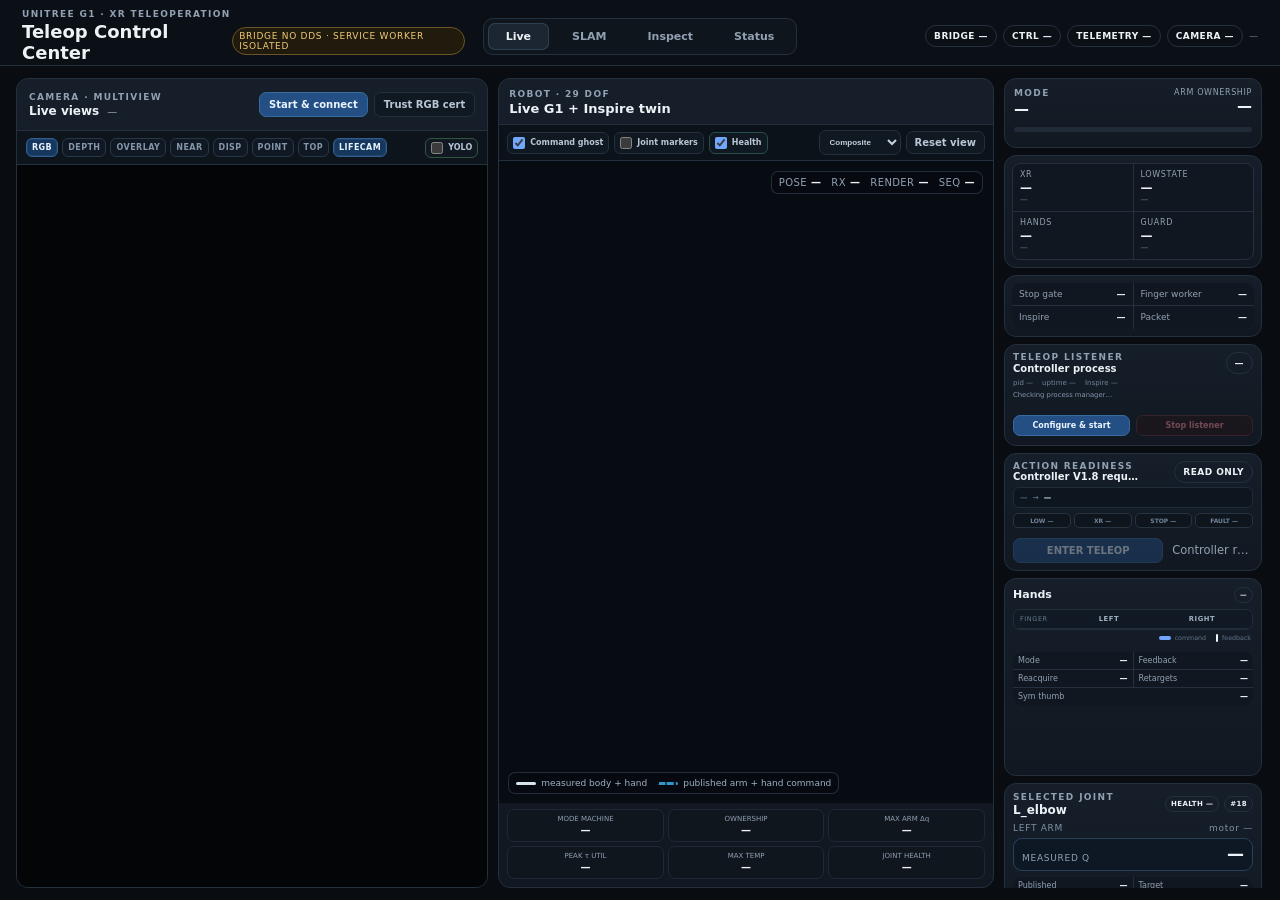
==== commit 424e3dc0: "Add external camera multiview support" ====
--- a/dashboard/g1_dashboard_step4_8_inspire_hand_twin_v1_2/static/index.html
+++ b/dashboard/g1_dashboard_step4_8_inspire_hand_twin_v1_2/static/index.html
@@ -5,7 +5,7 @@
   <meta name="viewport" content="width=device-width, initial-scale=1" />
   <title>G1 Teleop Control Center</title>
   <link rel="icon" href="data:," />
-  <link rel="stylesheet" href="/static/styles.css?v=slam-view-v1" />
+  <link rel="stylesheet" href="/static/styles.css?v=camera-multiview-v1" />
 </head>
 <body>
   <header class="topbar">
@@ -49,34 +49,40 @@
         <section class="panel camera-panel">
           <div class="panel-head compact-head">
             <div>
-              <div class="panel-kicker">HEAD CAMERA</div>
-              <div class="panel-title-line"><strong>Live view</strong><span id="cameraMeta" class="dim">—</span></div>
-            </div>
+              <div class="panel-kicker">CAMERA · MULTIVIEW</div>
+              <div class="panel-title-line">
+                <strong>Live views</strong>
+                <span id="cameraMeta" class="dim">—</span>
+              </div>
+            </div>
+
             <div class="camera-actions">
               <span id="cameraProcessState" class="camera-process-state">SERVER —</span>
               <button id="cameraConnectBtn" class="primary-btn">Start &amp; connect</button>
               <button id="cameraStopBtn" class="ghost-btn hidden">Stop camera</button>
-              <a id="cameraTrustLink" class="ghost-link" target="_blank" rel="noreferrer">Trust cert</a>
-            </div>
-          </div>
-
-          <div class="camera-mode-strip" aria-label="Shared head-camera display mode">
+              <a id="cameraTrustLink" class="ghost-link" target="_blank" rel="noreferrer">Trust RGB cert</a>
+            </div>
+          </div>
+
+          <div class="camera-mode-strip" aria-label="Active camera views">
             <div class="camera-mode-buttons">
-              <button class="camera-mode-btn active" data-camera-mode="rgb" title="Normal RGB camera">RGB</button>
-              <button class="camera-mode-btn" data-camera-mode="depth" title="Metric Z16 depth heatmap">DEPTH</button>
-              <button class="camera-mode-btn" data-camera-mode="overlay" title="RGB with valid-depth heatmap overlay">OVERLAY</button>
-              <button class="camera-mode-btn" data-camera-mode="near" title="Near-field proximity bands">NEAR</button>
-              <button class="camera-mode-btn" data-camera-mode="disparity" title="Stereo disparity-proportional inverse-depth view">DISP</button>
-              <button class="camera-mode-btn" data-camera-mode="pointcloud" title="Orbitable RGB-textured 3-D point cloud">POINT</button>
-              <button class="camera-mode-btn" data-camera-mode="topdown" title="Orthographic X/Z 2-D occupancy projection">TOP</button>
-            </div>
+              <button class="camera-mode-btn active" data-camera-mode="rgb" aria-pressed="true">RGB</button>
+              <button class="camera-mode-btn" data-camera-mode="depth" aria-pressed="false">DEPTH</button>
+              <button class="camera-mode-btn" data-camera-mode="overlay" aria-pressed="false">OVERLAY</button>
+              <button class="camera-mode-btn" data-camera-mode="near" aria-pressed="false">NEAR</button>
+              <button class="camera-mode-btn" data-camera-mode="disparity" aria-pressed="false">DISP</button>
+              <button class="camera-mode-btn" data-camera-mode="pointcloud" aria-pressed="false">POINT</button>
+              <button class="camera-mode-btn" data-camera-mode="topdown" aria-pressed="false">TOP</button>
+              <button class="camera-mode-btn active" data-camera-mode="lifecam" aria-pressed="true">LIFECAM</button>
+            </div>
+
             <div class="camera-mode-options">
-              <label id="cameraYoloControl" class="toggle camera-yolo-toggle" title="Run one YOLO inference pipeline on RGB and reuse detections across aligned camera views">
+              <label id="cameraYoloControl" class="toggle camera-yolo-toggle" title="Run one YOLO inference pipeline and reuse detections across aligned RealSense views">
                 <input id="cameraYoloToggle" type="checkbox" />
                 <span>YOLO</span>
               </label>
               <span id="cameraYoloState" class="camera-yolo-state">YOLO OFF</span>
-              <span id="cameraModeState" class="camera-mode-state">MODE RGB</span>
+              <span id="cameraModeState" class="camera-mode-state">VIEWS 2</span>
             </div>
           </div>
 
@@ -91,20 +97,7 @@
             <span class="point-view-hint">LOCAL WEBGL · drag orbit · wheel zoom</span>
           </div>
 
-          <div id="cameraStage" class="camera-stage">
-            <video id="cameraVideo" autoplay playsinline muted></video>
-            <canvas id="pointCloudCanvas" class="pointcloud-canvas hidden" aria-label="Interactive camera-relative 3-D point cloud"></canvas>
-            <div id="cameraOverlay" class="camera-overlay">
-              <div class="camera-overlay-icon">◉</div>
-              <strong id="cameraOverlayTitle">Camera not connected</strong>
-              <span id="cameraOverlayText">Click Start & connect to launch teleimager.</span>
-            </div>
-            <div class="camera-hud top-left">
-              <span id="cameraStateDot" class="dot"></span>
-              <span id="cameraStateText">OFFLINE</span>
-            </div>
-            <div class="camera-hud bottom-left" id="cameraHudInfo">—</div>
-          </div>
+          <div id="cameraStage" class="camera-stage camera-grid" data-count="2"></div>
         </section>
 
         <section class="panel twin-panel">
@@ -636,6 +629,6 @@
     </section>
   </div>
 
-  <script type="module" src="/static/app.js?v=slam-view-v1"></script>
+  <script type="module" src="/static/app.js?v=camera-multiview-v1"></script>
 </body>
 </html>
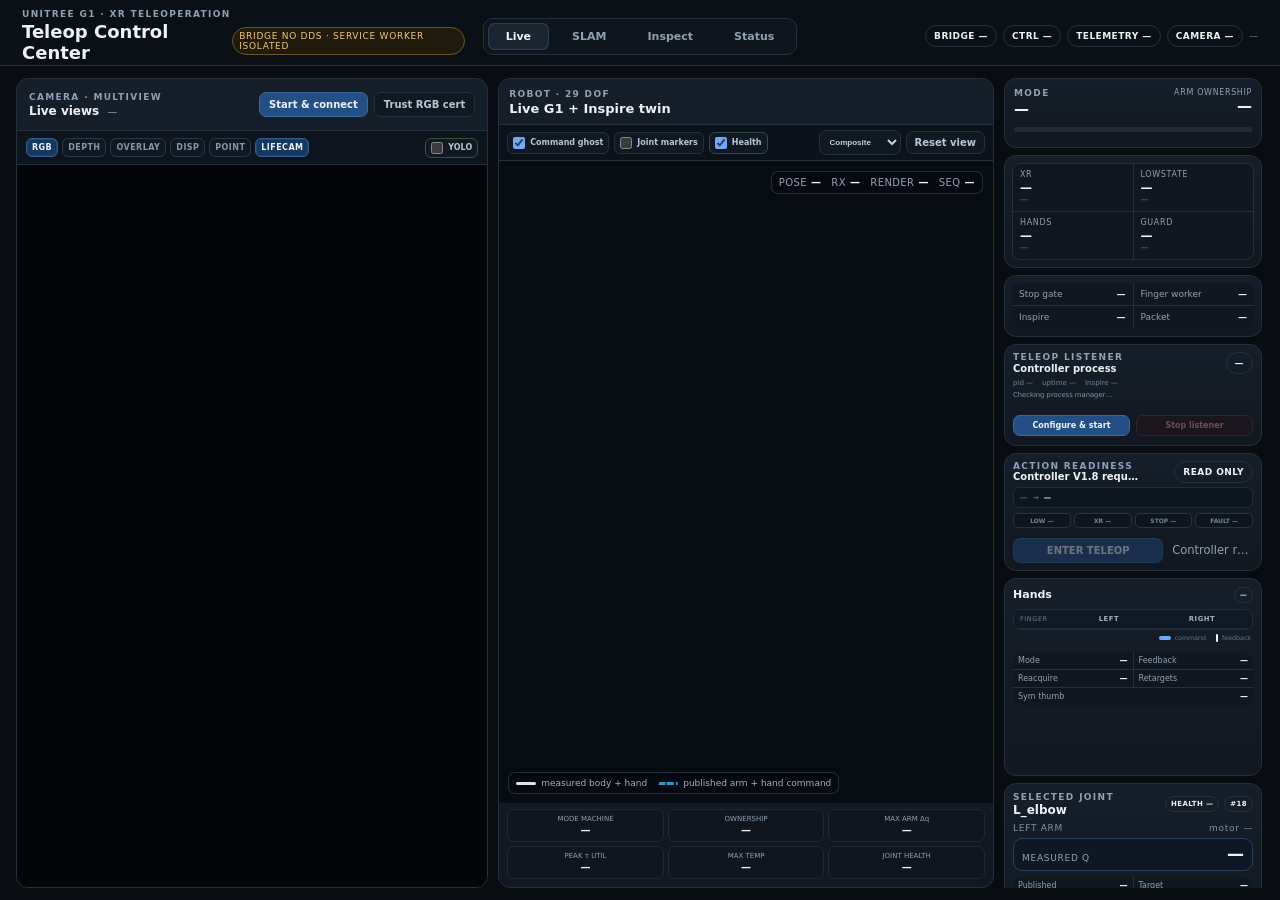
==== commit 9266274b: "Optimize camera multiview streaming Decouple derived camera processing from RGB capture, add latest-" ====
--- a/dashboard/g1_dashboard_step4_8_inspire_hand_twin_v1_2/static/index.html
+++ b/dashboard/g1_dashboard_step4_8_inspire_hand_twin_v1_2/static/index.html
@@ -69,10 +69,8 @@
               <button class="camera-mode-btn active" data-camera-mode="rgb" aria-pressed="true">RGB</button>
               <button class="camera-mode-btn" data-camera-mode="depth" aria-pressed="false">DEPTH</button>
               <button class="camera-mode-btn" data-camera-mode="overlay" aria-pressed="false">OVERLAY</button>
-              <button class="camera-mode-btn" data-camera-mode="near" aria-pressed="false">NEAR</button>
               <button class="camera-mode-btn" data-camera-mode="disparity" aria-pressed="false">DISP</button>
               <button class="camera-mode-btn" data-camera-mode="pointcloud" aria-pressed="false">POINT</button>
-              <button class="camera-mode-btn" data-camera-mode="topdown" aria-pressed="false">TOP</button>
               <button class="camera-mode-btn active" data-camera-mode="lifecam" aria-pressed="true">LIFECAM</button>
             </div>
 
